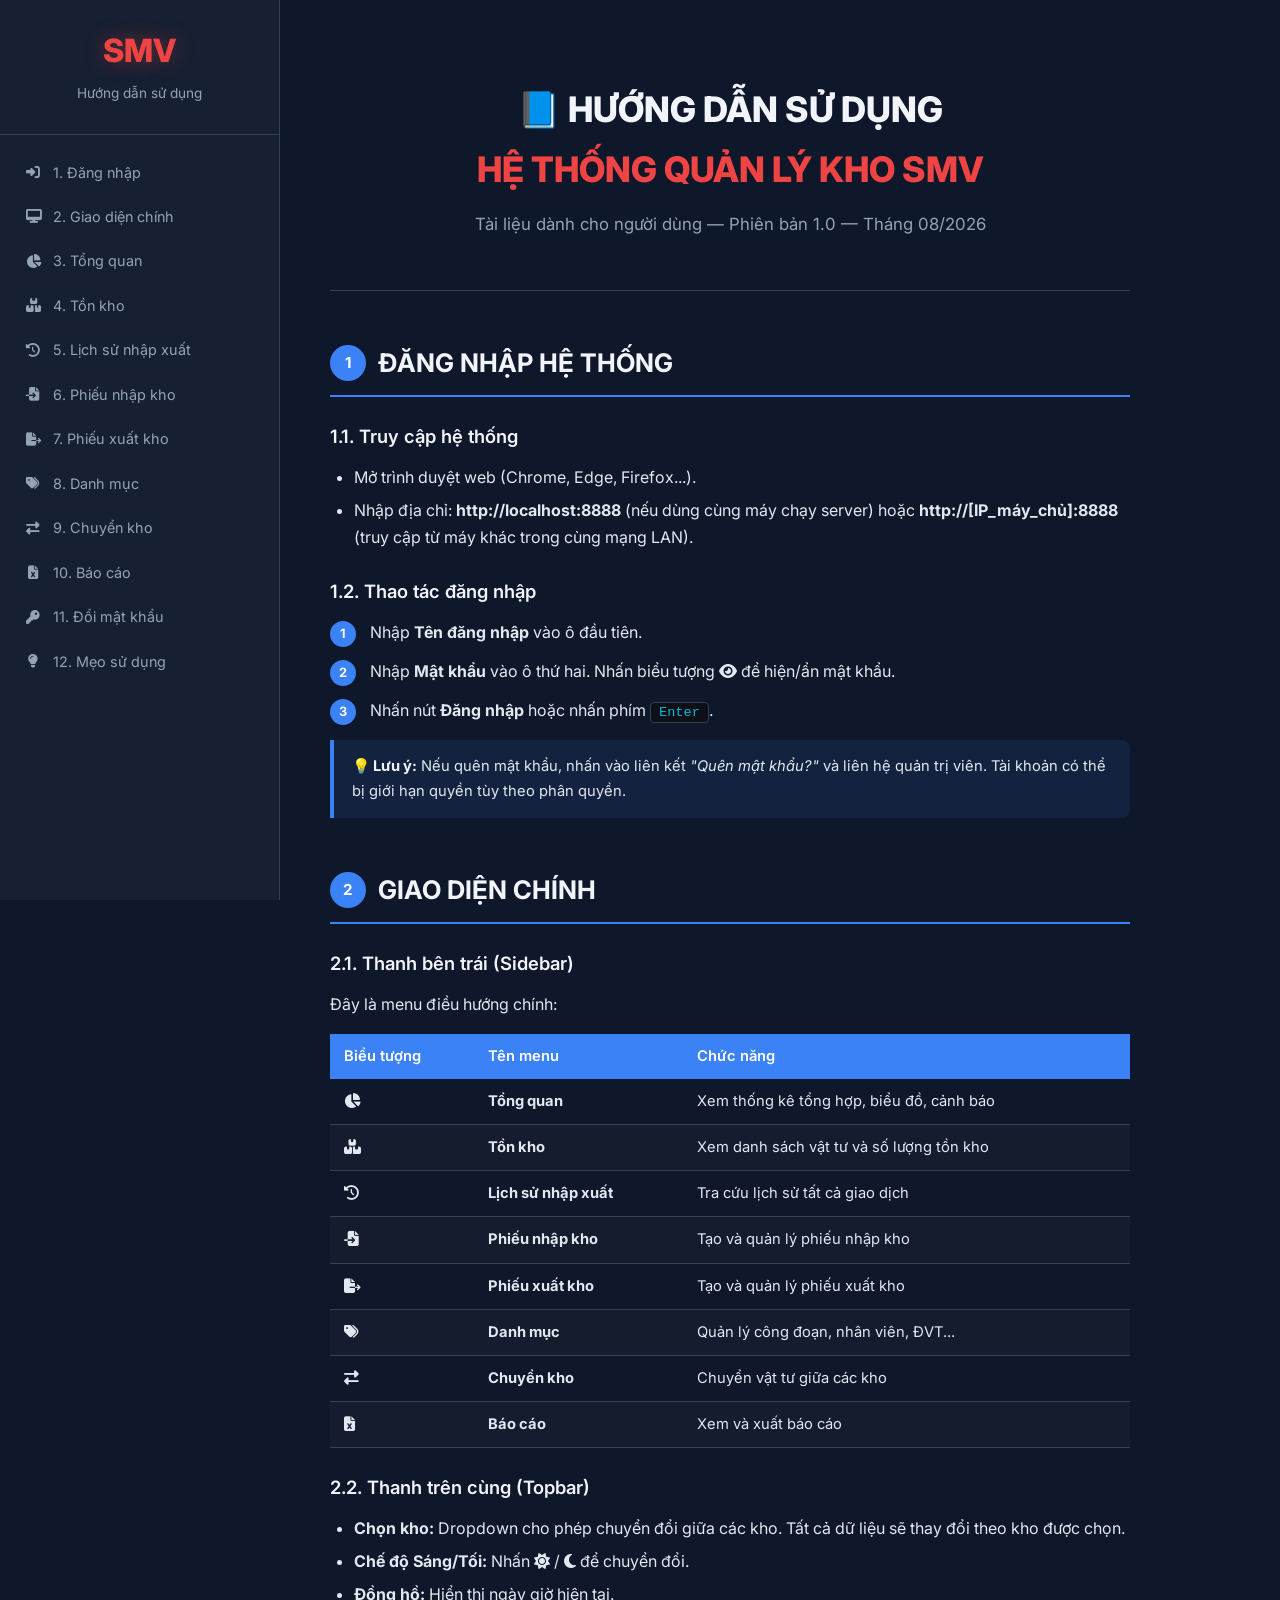
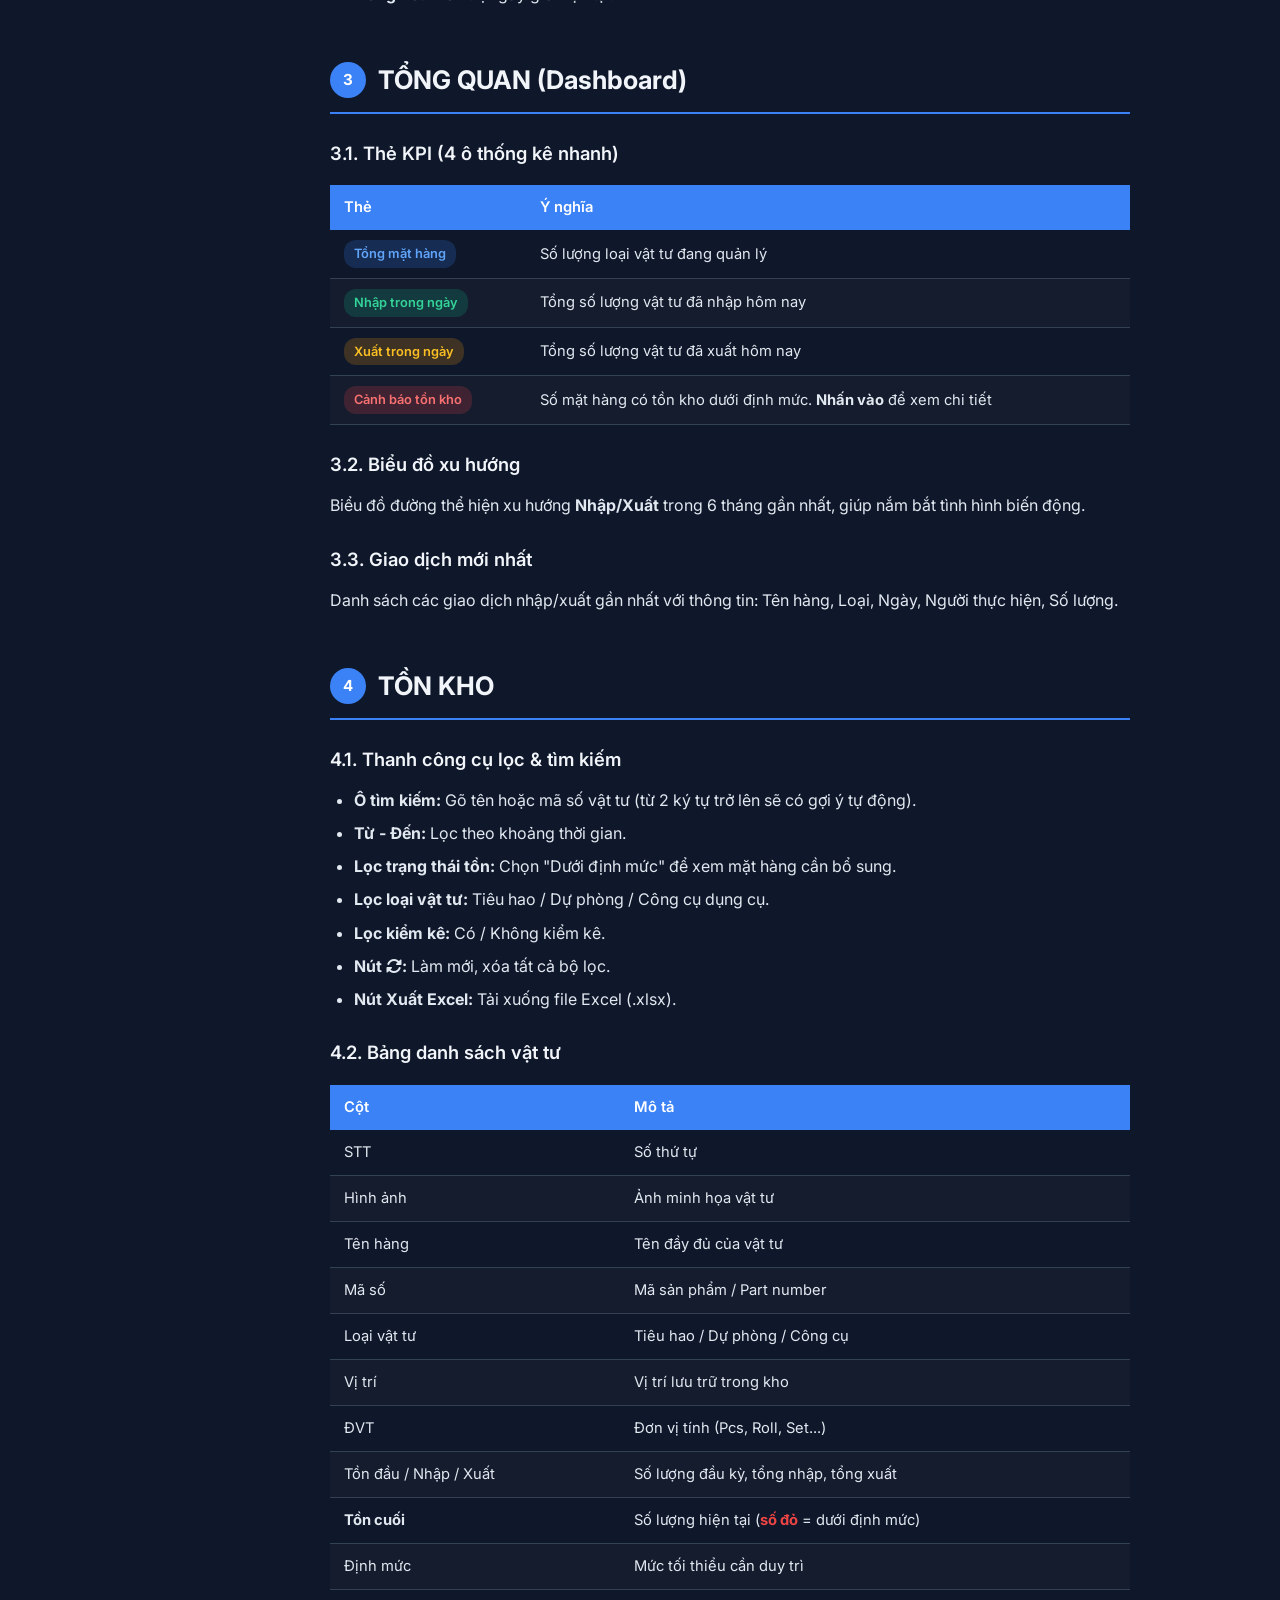
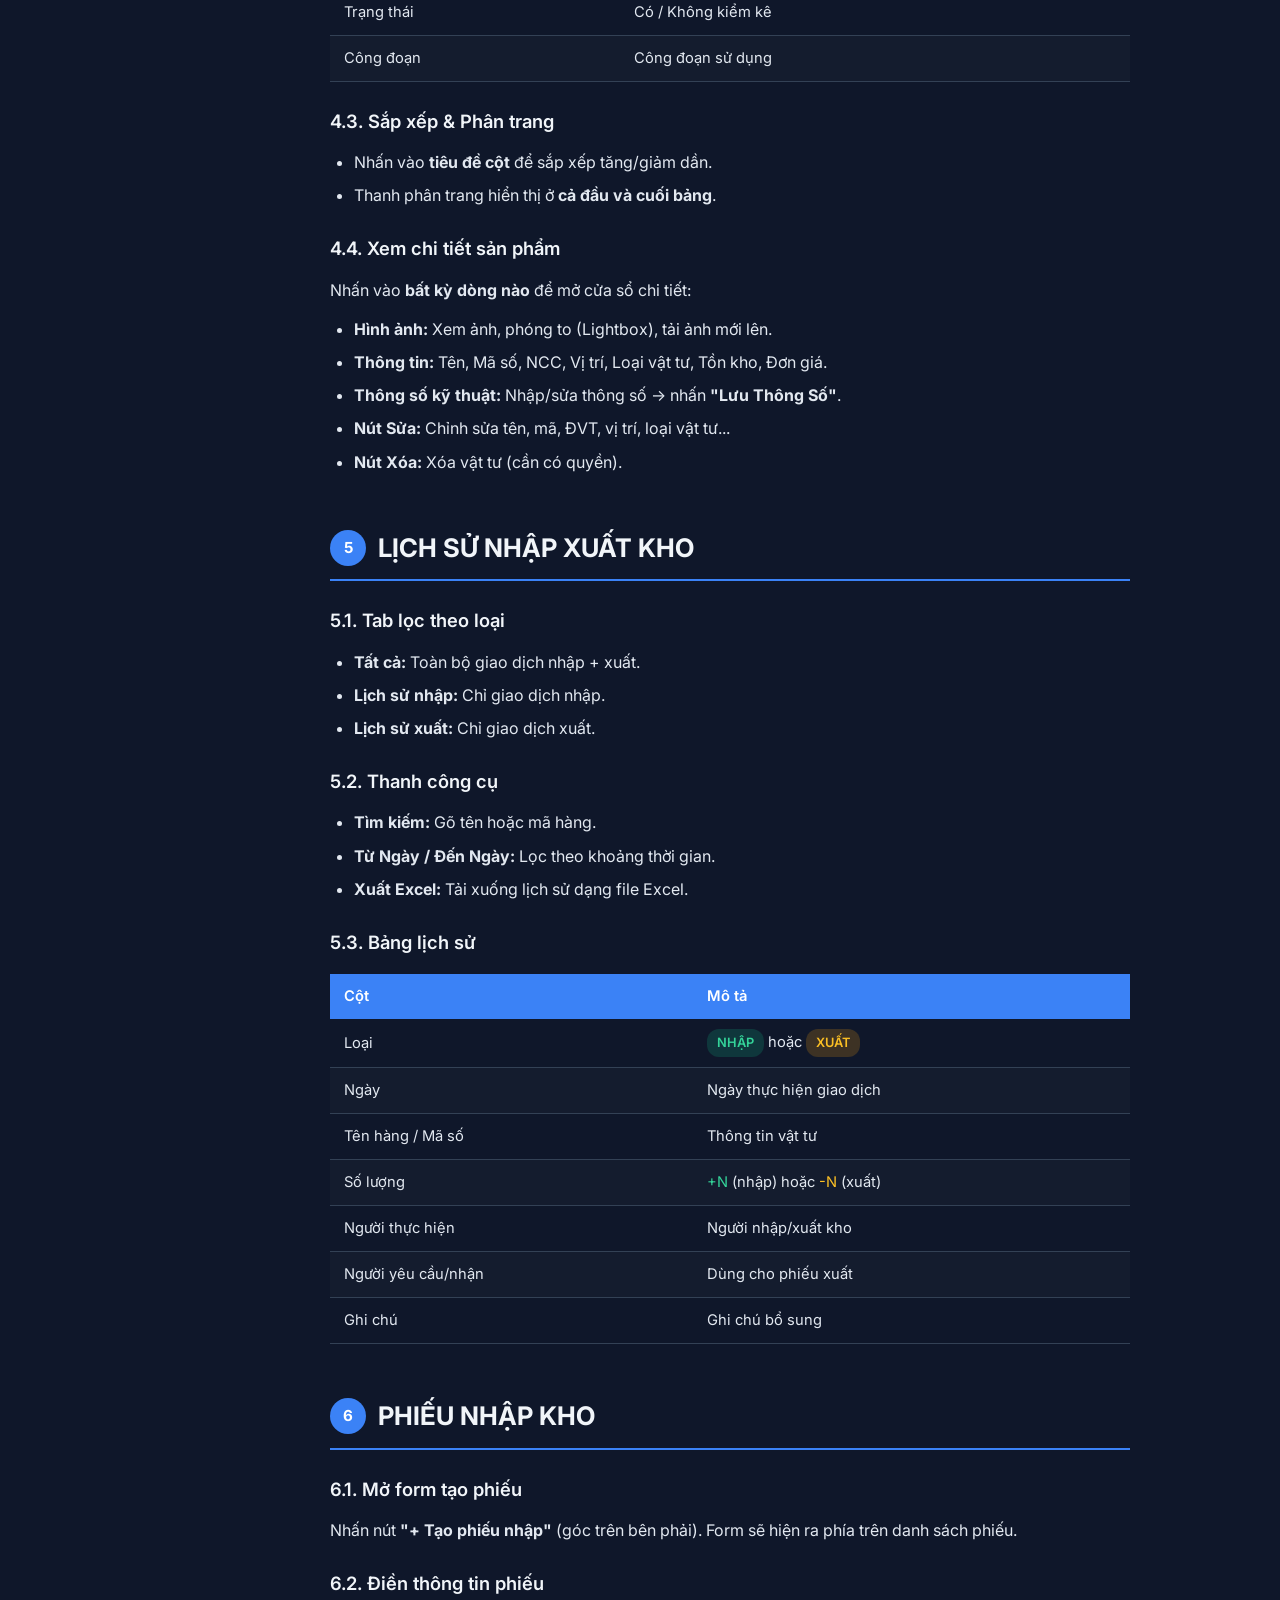
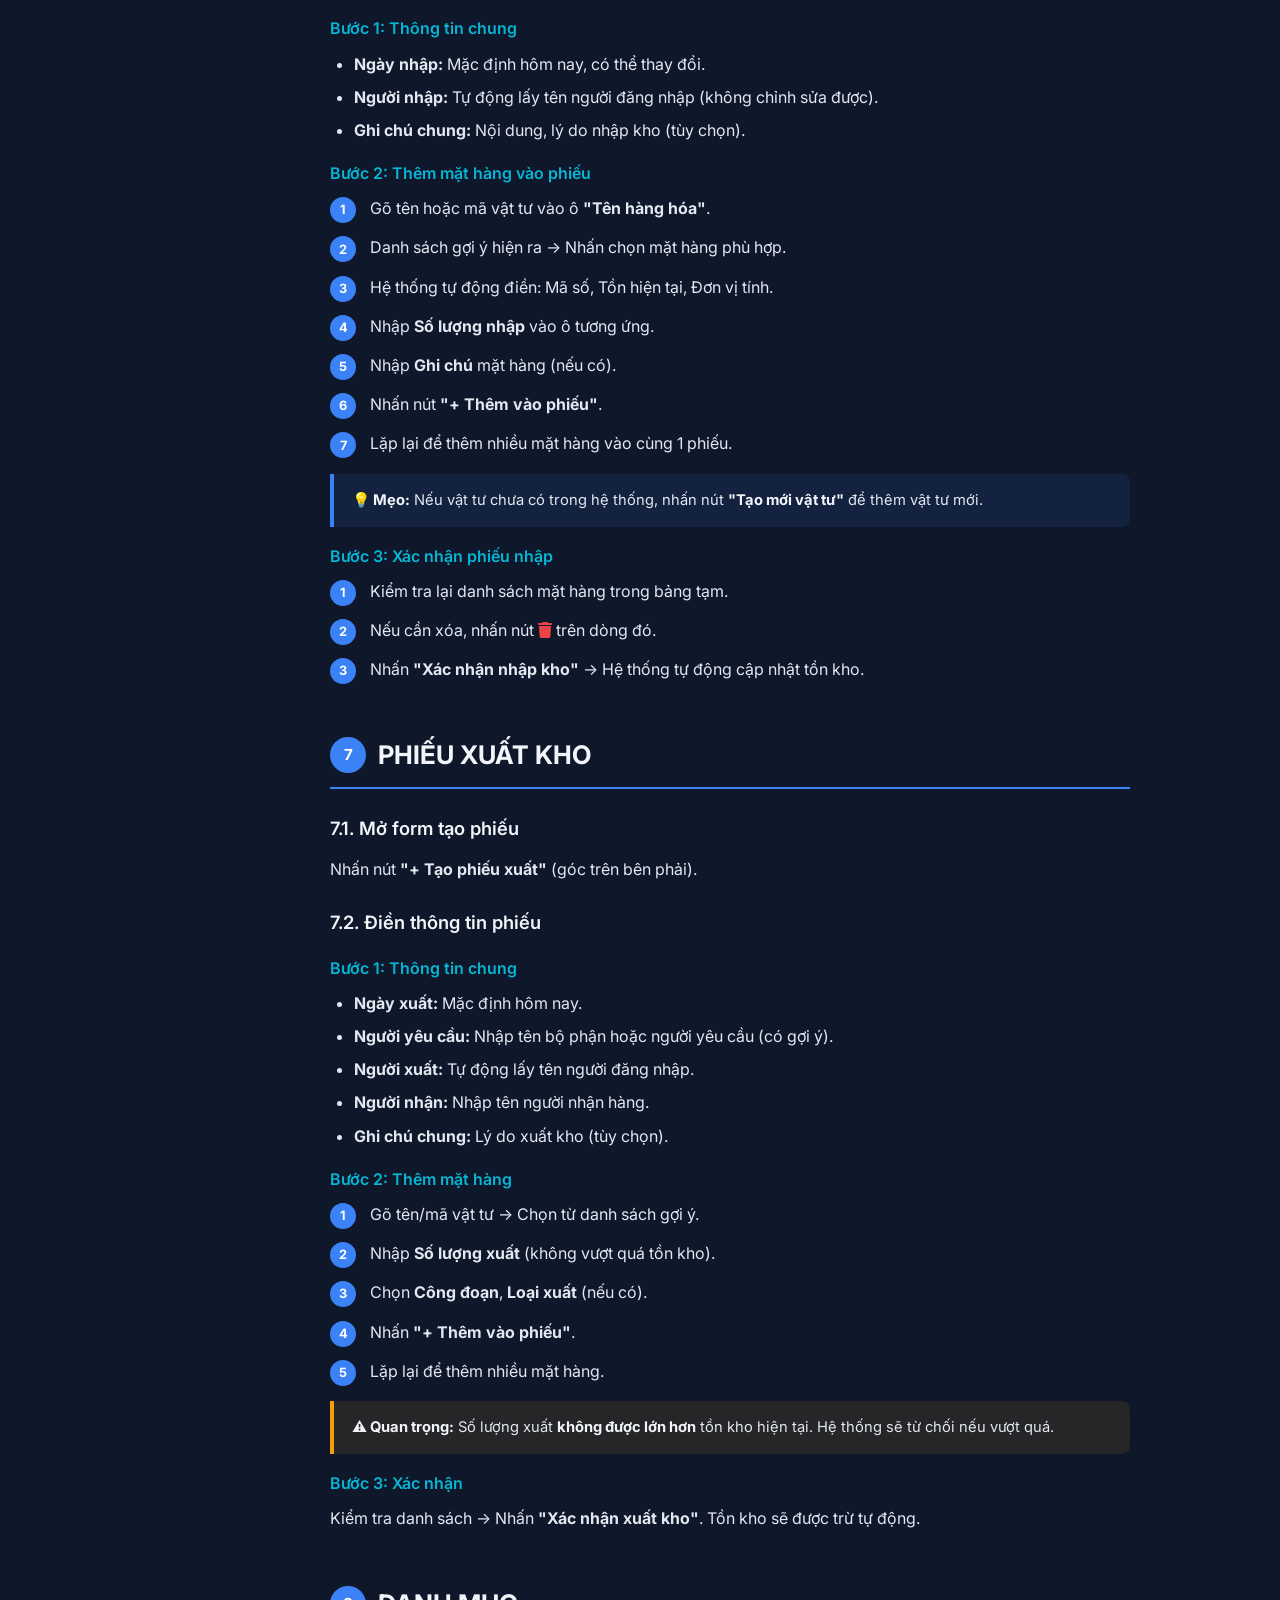
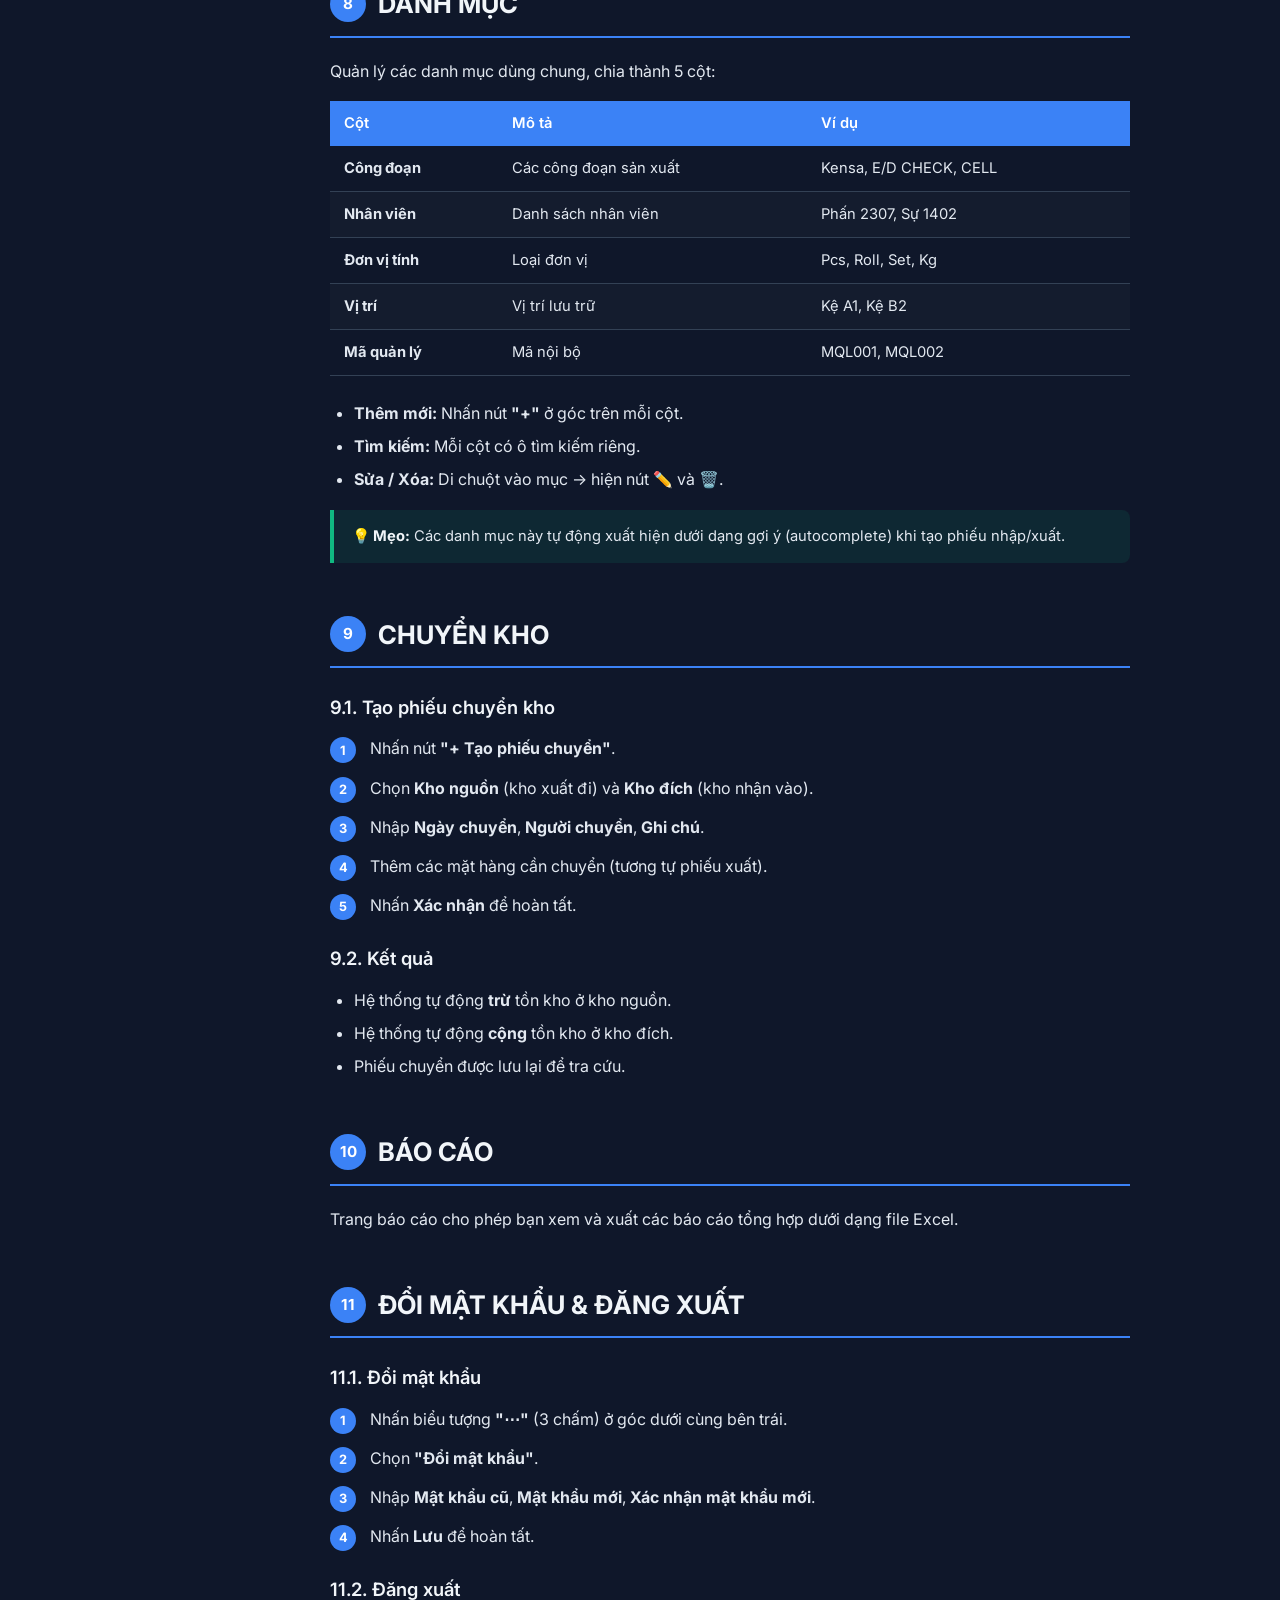
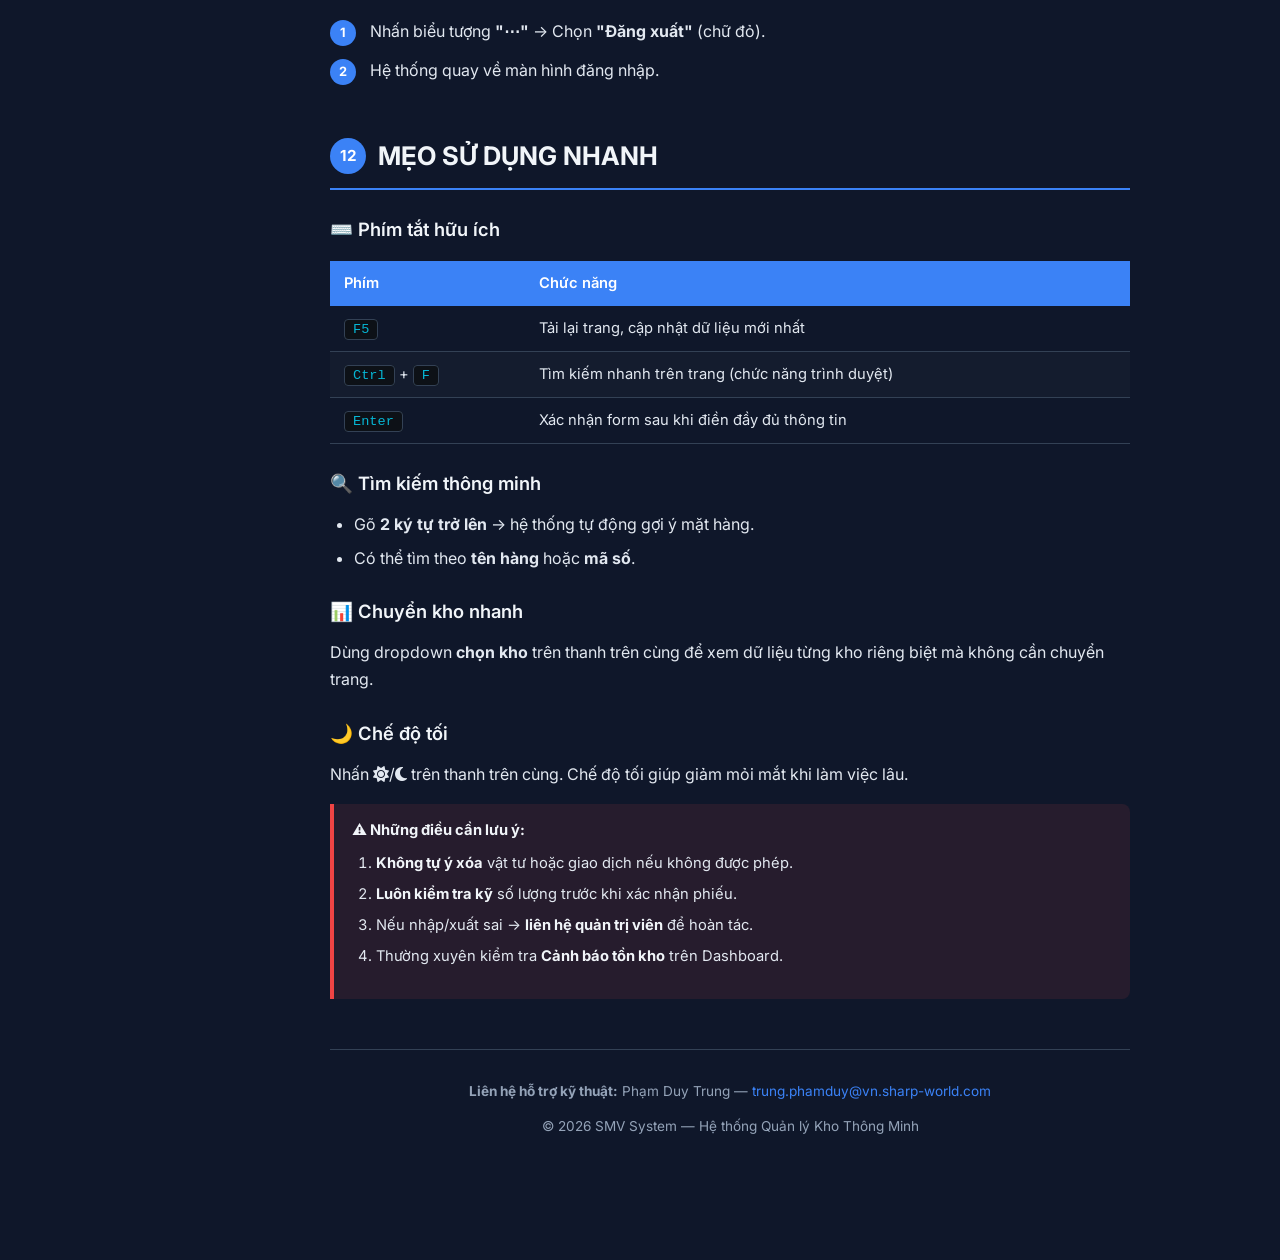
==== HUONG_DAN_SU_DUNG.html @ faf40d3c "Them tai lieu huong dan su dung va tich hop vao menu" ====
<!DOCTYPE html>
<html lang="vi">
<head>
    <meta charset="UTF-8">
    <meta name="viewport" content="width=device-width, initial-scale=1.0">
    <title>Hướng dẫn sử dụng - SMV Quản lý Kho</title>
    <link href="https://fonts.googleapis.com/css2?family=Inter:wght@300;400;500;600;700;800&display=swap" rel="stylesheet">
    <link href="https://cdnjs.cloudflare.com/ajax/libs/font-awesome/6.5.1/css/all.min.css" rel="stylesheet">
    <style>
        :root {
            --bg: #0f172a;
            --bg-card: #1e293b;
            --bg-sidebar: #162032;
            --text: #e2e8f0;
            --text-muted: #94a3b8;
            --text-heading: #f1f5f9;
            --primary: #3b82f6;
            --primary-light: rgba(59,130,246,0.15);
            --accent: #ef4444;
            --success: #10b981;
            --warning: #f59e0b;
            --info: #06b6d4;
            --border: #334155;
            --code-bg: #0d1117;
        }

        * { margin: 0; padding: 0; box-sizing: border-box; }

        body {
            font-family: 'Inter', -apple-system, sans-serif;
            background: var(--bg);
            color: var(--text);
            line-height: 1.7;
            display: flex;
            min-height: 100vh;
        }

        /* Sidebar TOC */
        .sidebar {
            width: 280px;
            background: var(--bg-sidebar);
            border-right: 1px solid var(--border);
            position: fixed;
            top: 0;
            left: 0;
            height: 100vh;
            overflow-y: auto;
            z-index: 100;
            transition: transform 0.3s;
        }

        .sidebar-header {
            padding: 24px 20px 16px;
            border-bottom: 1px solid var(--border);
            text-align: center;
        }

        .sidebar-header .logo {
            font-size: 2rem;
            font-weight: 800;
            color: var(--accent);
            text-shadow: 0 0 20px rgba(239,68,68,0.4);
        }

        .sidebar-header p {
            color: var(--text-muted);
            font-size: 0.85rem;
            margin-top: 4px;
        }

        .toc { padding: 16px 0; }

        .toc a {
            display: flex;
            align-items: center;
            gap: 10px;
            padding: 10px 20px;
            color: var(--text-muted);
            text-decoration: none;
            font-size: 0.9rem;
            transition: all 0.2s;
            border-left: 3px solid transparent;
        }

        .toc a:hover, .toc a.active {
            color: var(--primary);
            background: var(--primary-light);
            border-left-color: var(--primary);
        }

        .toc a i { width: 20px; text-align: center; font-size: 0.85rem; }

        /* Main content */
        .main {
            margin-left: 280px;
            flex: 1;
            max-width: 900px;
            padding: 40px 50px 80px;
        }

        /* Header */
        .page-header {
            text-align: center;
            margin-bottom: 50px;
            padding: 40px 0;
            border-bottom: 1px solid var(--border);
        }

        .page-header h1 {
            font-size: 2.2rem;
            font-weight: 800;
            color: var(--text-heading);
            margin-bottom: 10px;
        }

        .page-header h1 span { color: var(--accent); }

        .page-header .subtitle {
            color: var(--text-muted);
            font-size: 1.05rem;
        }

        /* Sections */
        .section {
            margin-bottom: 50px;
            scroll-margin-top: 30px;
        }

        .section h2 {
            font-size: 1.6rem;
            font-weight: 700;
            color: var(--text-heading);
            margin-bottom: 20px;
            padding-bottom: 10px;
            border-bottom: 2px solid var(--primary);
            display: flex;
            align-items: center;
            gap: 12px;
        }

        .section h2 .num {
            background: var(--primary);
            color: #fff;
            width: 36px;
            height: 36px;
            border-radius: 50%;
            display: flex;
            align-items: center;
            justify-content: center;
            font-size: 0.95rem;
            flex-shrink: 0;
        }

        h3 {
            font-size: 1.15rem;
            font-weight: 600;
            color: var(--text-heading);
            margin: 24px 0 12px;
        }

        h4 {
            font-size: 1rem;
            font-weight: 600;
            color: var(--info);
            margin: 16px 0 8px;
        }

        p { margin-bottom: 12px; }

        /* Tables */
        table {
            width: 100%;
            border-collapse: collapse;
            margin: 16px 0 24px;
            font-size: 0.92rem;
        }

        th {
            background: var(--primary);
            color: #fff;
            padding: 10px 14px;
            text-align: left;
            font-weight: 600;
        }

        td {
            padding: 10px 14px;
            border-bottom: 1px solid var(--border);
        }

        tr:nth-child(even) td { background: rgba(255,255,255,0.02); }
        tr:hover td { background: var(--primary-light); }

        /* Lists */
        ul, ol {
            margin: 8px 0 16px 24px;
        }

        li { margin-bottom: 6px; }

        /* Note boxes */
        .note {
            background: rgba(59,130,246,0.1);
            border-left: 4px solid var(--primary);
            padding: 14px 18px;
            border-radius: 0 8px 8px 0;
            margin: 16px 0;
            font-size: 0.92rem;
        }

        .note.warning {
            background: rgba(245,158,11,0.1);
            border-left-color: var(--warning);
        }

        .note.danger {
            background: rgba(239,68,68,0.1);
            border-left-color: var(--accent);
        }

        .note.success {
            background: rgba(16,185,129,0.1);
            border-left-color: var(--success);
        }

        .note strong { color: var(--text-heading); }

        /* Steps */
        .steps {
            counter-reset: step;
            list-style: none;
            margin-left: 0;
            padding-left: 0;
        }

        .steps li {
            counter-increment: step;
            position: relative;
            padding-left: 40px;
            margin-bottom: 12px;
        }

        .steps li::before {
            content: counter(step);
            position: absolute;
            left: 0;
            top: 2px;
            width: 26px;
            height: 26px;
            background: var(--primary);
            color: #fff;
            border-radius: 50%;
            display: flex;
            align-items: center;
            justify-content: center;
            font-size: 0.8rem;
            font-weight: 700;
        }

        /* Keyboard shortcuts */
        kbd {
            background: var(--code-bg);
            border: 1px solid var(--border);
            border-radius: 4px;
            padding: 2px 8px;
            font-size: 0.85rem;
            font-family: monospace;
            color: var(--info);
        }

        /* Badge */
        .badge {
            display: inline-block;
            padding: 3px 10px;
            border-radius: 12px;
            font-size: 0.8rem;
            font-weight: 600;
        }
        .badge-green { background: rgba(16,185,129,0.2); color: #34d399; }
        .badge-orange { background: rgba(245,158,11,0.2); color: #fbbf24; }
        .badge-blue { background: rgba(59,130,246,0.2); color: #60a5fa; }
        .badge-red { background: rgba(239,68,68,0.2); color: #f87171; }

        /* Footer */
        .footer {
            text-align: center;
            padding: 30px 0;
            border-top: 1px solid var(--border);
            margin-top: 50px;
            color: var(--text-muted);
            font-size: 0.85rem;
        }

        .footer a { color: var(--primary); text-decoration: none; }

        /* Mobile toggle */
        .mobile-toggle {
            display: none;
            position: fixed;
            top: 15px;
            left: 15px;
            z-index: 200;
            background: var(--primary);
            color: #fff;
            border: none;
            width: 40px;
            height: 40px;
            border-radius: 8px;
            font-size: 1.2rem;
            cursor: pointer;
        }

        /* Print */
        @media print {
            .sidebar, .mobile-toggle { display: none !important; }
            .main { margin-left: 0; max-width: 100%; padding: 20px; }
            body { background: #fff; color: #000; }
            .section h2 { color: #000; border-bottom-color: #333; }
            h3, h4 { color: #333; }
            th { background: #333; }
            td { border-color: #ccc; }
            .note { border-color: #999; background: #f5f5f5; }
        }

        @media (max-width: 768px) {
            .sidebar { transform: translateX(-100%); }
            .sidebar.open { transform: translateX(0); }
            .mobile-toggle { display: flex; align-items: center; justify-content: center; }
            .main { margin-left: 0; padding: 20px 20px 60px; }
            .page-header h1 { font-size: 1.5rem; }
            table { font-size: 0.82rem; }
            th, td { padding: 8px 10px; }
        }

        /* Scroll to top */
        .scroll-top {
            position: fixed;
            bottom: 30px;
            right: 30px;
            width: 44px;
            height: 44px;
            background: var(--primary);
            color: #fff;
            border: none;
            border-radius: 50%;
            font-size: 1.1rem;
            cursor: pointer;
            opacity: 0;
            transition: opacity 0.3s;
            z-index: 99;
            box-shadow: 0 4px 15px rgba(59,130,246,0.4);
        }
        .scroll-top.show { opacity: 1; }
    </style>
</head>
<body>

<!-- Mobile menu button -->
<button class="mobile-toggle" onclick="document.querySelector('.sidebar').classList.toggle('open')">
    <i class="fas fa-bars"></i>
</button>

<!-- Sidebar TOC -->
<aside class="sidebar">
    <div class="sidebar-header">
        <div class="logo">SMV</div>
        <p>Hướng dẫn sử dụng</p>
    </div>
    <nav class="toc">
        <a href="#sec1"><i class="fas fa-sign-in-alt"></i> 1. Đăng nhập</a>
        <a href="#sec2"><i class="fas fa-desktop"></i> 2. Giao diện chính</a>
        <a href="#sec3"><i class="fas fa-chart-pie"></i> 3. Tổng quan</a>
        <a href="#sec4"><i class="fas fa-boxes-stacked"></i> 4. Tồn kho</a>
        <a href="#sec5"><i class="fas fa-history"></i> 5. Lịch sử nhập xuất</a>
        <a href="#sec6"><i class="fas fa-file-import"></i> 6. Phiếu nhập kho</a>
        <a href="#sec7"><i class="fas fa-file-export"></i> 7. Phiếu xuất kho</a>
        <a href="#sec8"><i class="fas fa-tags"></i> 8. Danh mục</a>
        <a href="#sec9"><i class="fas fa-exchange-alt"></i> 9. Chuyển kho</a>
        <a href="#sec10"><i class="fas fa-file-excel"></i> 10. Báo cáo</a>
        <a href="#sec11"><i class="fas fa-key"></i> 11. Đổi mật khẩu</a>
        <a href="#sec12"><i class="fas fa-lightbulb"></i> 12. Mẹo sử dụng</a>
    </nav>
</aside>

<!-- Main Content -->
<div class="main">

    <div class="page-header">
        <h1>📘 HƯỚNG DẪN SỬ DỤNG<br><span>HỆ THỐNG QUẢN LÝ KHO SMV</span></h1>
        <p class="subtitle">Tài liệu dành cho người dùng — Phiên bản 1.0 — Tháng 08/2026</p>
    </div>

    <!-- SECTION 1 -->
    <div class="section" id="sec1">
        <h2><span class="num">1</span> ĐĂNG NHẬP HỆ THỐNG</h2>

        <h3>1.1. Truy cập hệ thống</h3>
        <ul>
            <li>Mở trình duyệt web (Chrome, Edge, Firefox...).</li>
            <li>Nhập địa chỉ: <strong>http://localhost:8888</strong> (nếu dùng cùng máy chạy server) hoặc <strong>http://[IP_máy_chủ]:8888</strong> (truy cập từ máy khác trong cùng mạng LAN).</li>
        </ul>

        <h3>1.2. Thao tác đăng nhập</h3>
        <ol class="steps">
            <li>Nhập <strong>Tên đăng nhập</strong> vào ô đầu tiên.</li>
            <li>Nhập <strong>Mật khẩu</strong> vào ô thứ hai. Nhấn biểu tượng <i class="fas fa-eye"></i> để hiện/ẩn mật khẩu.</li>
            <li>Nhấn nút <strong>Đăng nhập</strong> hoặc nhấn phím <kbd>Enter</kbd>.</li>
        </ol>

        <div class="note">
            <strong>💡 Lưu ý:</strong> Nếu quên mật khẩu, nhấn vào liên kết <em>"Quên mật khẩu?"</em> và liên hệ quản trị viên. Tài khoản có thể bị giới hạn quyền tùy theo phân quyền.
        </div>
    </div>

    <!-- SECTION 2 -->
    <div class="section" id="sec2">
        <h2><span class="num">2</span> GIAO DIỆN CHÍNH</h2>

        <h3>2.1. Thanh bên trái (Sidebar)</h3>
        <p>Đây là menu điều hướng chính:</p>
        <table>
            <thead><tr><th>Biểu tượng</th><th>Tên menu</th><th>Chức năng</th></tr></thead>
            <tbody>
                <tr><td><i class="fas fa-chart-pie"></i></td><td><strong>Tổng quan</strong></td><td>Xem thống kê tổng hợp, biểu đồ, cảnh báo</td></tr>
                <tr><td><i class="fas fa-boxes-stacked"></i></td><td><strong>Tồn kho</strong></td><td>Xem danh sách vật tư và số lượng tồn kho</td></tr>
                <tr><td><i class="fas fa-history"></i></td><td><strong>Lịch sử nhập xuất</strong></td><td>Tra cứu lịch sử tất cả giao dịch</td></tr>
                <tr><td><i class="fas fa-file-import"></i></td><td><strong>Phiếu nhập kho</strong></td><td>Tạo và quản lý phiếu nhập kho</td></tr>
                <tr><td><i class="fas fa-file-export"></i></td><td><strong>Phiếu xuất kho</strong></td><td>Tạo và quản lý phiếu xuất kho</td></tr>
                <tr><td><i class="fas fa-tags"></i></td><td><strong>Danh mục</strong></td><td>Quản lý công đoạn, nhân viên, ĐVT...</td></tr>
                <tr><td><i class="fas fa-exchange-alt"></i></td><td><strong>Chuyển kho</strong></td><td>Chuyển vật tư giữa các kho</td></tr>
                <tr><td><i class="fas fa-file-excel"></i></td><td><strong>Báo cáo</strong></td><td>Xem và xuất báo cáo</td></tr>
            </tbody>
        </table>

        <h3>2.2. Thanh trên cùng (Topbar)</h3>
        <ul>
            <li><strong>Chọn kho:</strong> Dropdown cho phép chuyển đổi giữa các kho. Tất cả dữ liệu sẽ thay đổi theo kho được chọn.</li>
            <li><strong>Chế độ Sáng/Tối:</strong> Nhấn <i class="fas fa-sun"></i> / <i class="fas fa-moon"></i> để chuyển đổi.</li>
            <li><strong>Đồng hồ:</strong> Hiển thị ngày giờ hiện tại.</li>
        </ul>
    </div>

    <!-- SECTION 3 -->
    <div class="section" id="sec3">
        <h2><span class="num">3</span> TỔNG QUAN (Dashboard)</h2>

        <h3>3.1. Thẻ KPI (4 ô thống kê nhanh)</h3>
        <table>
            <thead><tr><th>Thẻ</th><th>Ý nghĩa</th></tr></thead>
            <tbody>
                <tr><td><span class="badge badge-blue">Tổng mặt hàng</span></td><td>Số lượng loại vật tư đang quản lý</td></tr>
                <tr><td><span class="badge badge-green">Nhập trong ngày</span></td><td>Tổng số lượng vật tư đã nhập hôm nay</td></tr>
                <tr><td><span class="badge badge-orange">Xuất trong ngày</span></td><td>Tổng số lượng vật tư đã xuất hôm nay</td></tr>
                <tr><td><span class="badge badge-red">Cảnh báo tồn kho</span></td><td>Số mặt hàng có tồn kho dưới định mức. <strong>Nhấn vào</strong> để xem chi tiết</td></tr>
            </tbody>
        </table>

        <h3>3.2. Biểu đồ xu hướng</h3>
        <p>Biểu đồ đường thể hiện xu hướng <strong>Nhập/Xuất</strong> trong 6 tháng gần nhất, giúp nắm bắt tình hình biến động.</p>

        <h3>3.3. Giao dịch mới nhất</h3>
        <p>Danh sách các giao dịch nhập/xuất gần nhất với thông tin: Tên hàng, Loại, Ngày, Người thực hiện, Số lượng.</p>
    </div>

    <!-- SECTION 4 -->
    <div class="section" id="sec4">
        <h2><span class="num">4</span> TỒN KHO</h2>

        <h3>4.1. Thanh công cụ lọc & tìm kiếm</h3>
        <ul>
            <li><strong>Ô tìm kiếm:</strong> Gõ tên hoặc mã số vật tư (từ 2 ký tự trở lên sẽ có gợi ý tự động).</li>
            <li><strong>Từ - Đến:</strong> Lọc theo khoảng thời gian.</li>
            <li><strong>Lọc trạng thái tồn:</strong> Chọn "Dưới định mức" để xem mặt hàng cần bổ sung.</li>
            <li><strong>Lọc loại vật tư:</strong> Tiêu hao / Dự phòng / Công cụ dụng cụ.</li>
            <li><strong>Lọc kiểm kê:</strong> Có / Không kiểm kê.</li>
            <li><strong>Nút <i class="fas fa-sync-alt"></i>:</strong> Làm mới, xóa tất cả bộ lọc.</li>
            <li><strong>Nút Xuất Excel:</strong> Tải xuống file Excel (.xlsx).</li>
        </ul>

        <h3>4.2. Bảng danh sách vật tư</h3>
        <table>
            <thead><tr><th>Cột</th><th>Mô tả</th></tr></thead>
            <tbody>
                <tr><td>STT</td><td>Số thứ tự</td></tr>
                <tr><td>Hình ảnh</td><td>Ảnh minh họa vật tư</td></tr>
                <tr><td>Tên hàng</td><td>Tên đầy đủ của vật tư</td></tr>
                <tr><td>Mã số</td><td>Mã sản phẩm / Part number</td></tr>
                <tr><td>Loại vật tư</td><td>Tiêu hao / Dự phòng / Công cụ</td></tr>
                <tr><td>Vị trí</td><td>Vị trí lưu trữ trong kho</td></tr>
                <tr><td>ĐVT</td><td>Đơn vị tính (Pcs, Roll, Set...)</td></tr>
                <tr><td>Tồn đầu / Nhập / Xuất</td><td>Số lượng đầu kỳ, tổng nhập, tổng xuất</td></tr>
                <tr><td><strong>Tồn cuối</strong></td><td>Số lượng hiện tại (<strong style="color:#ef4444;">số đỏ</strong> = dưới định mức)</td></tr>
                <tr><td>Định mức</td><td>Mức tối thiểu cần duy trì</td></tr>
                <tr><td>Trạng thái</td><td>Có / Không kiểm kê</td></tr>
                <tr><td>Công đoạn</td><td>Công đoạn sử dụng</td></tr>
            </tbody>
        </table>

        <h3>4.3. Sắp xếp & Phân trang</h3>
        <ul>
            <li>Nhấn vào <strong>tiêu đề cột</strong> để sắp xếp tăng/giảm dần.</li>
            <li>Thanh phân trang hiển thị ở <strong>cả đầu và cuối bảng</strong>.</li>
        </ul>

        <h3>4.4. Xem chi tiết sản phẩm</h3>
        <p>Nhấn vào <strong>bất kỳ dòng nào</strong> để mở cửa sổ chi tiết:</p>
        <ul>
            <li><strong>Hình ảnh:</strong> Xem ảnh, phóng to (Lightbox), tải ảnh mới lên.</li>
            <li><strong>Thông tin:</strong> Tên, Mã số, NCC, Vị trí, Loại vật tư, Tồn kho, Đơn giá.</li>
            <li><strong>Thông số kỹ thuật:</strong> Nhập/sửa thông số → nhấn <strong>"Lưu Thông Số"</strong>.</li>
            <li><strong>Nút Sửa:</strong> Chỉnh sửa tên, mã, ĐVT, vị trí, loại vật tư...</li>
            <li><strong>Nút Xóa:</strong> Xóa vật tư (cần có quyền).</li>
        </ul>
    </div>

    <!-- SECTION 5 -->
    <div class="section" id="sec5">
        <h2><span class="num">5</span> LỊCH SỬ NHẬP XUẤT KHO</h2>

        <h3>5.1. Tab lọc theo loại</h3>
        <ul>
            <li><strong>Tất cả:</strong> Toàn bộ giao dịch nhập + xuất.</li>
            <li><strong>Lịch sử nhập:</strong> Chỉ giao dịch nhập.</li>
            <li><strong>Lịch sử xuất:</strong> Chỉ giao dịch xuất.</li>
        </ul>

        <h3>5.2. Thanh công cụ</h3>
        <ul>
            <li><strong>Tìm kiếm:</strong> Gõ tên hoặc mã hàng.</li>
            <li><strong>Từ Ngày / Đến Ngày:</strong> Lọc theo khoảng thời gian.</li>
            <li><strong>Xuất Excel:</strong> Tải xuống lịch sử dạng file Excel.</li>
        </ul>

        <h3>5.3. Bảng lịch sử</h3>
        <table>
            <thead><tr><th>Cột</th><th>Mô tả</th></tr></thead>
            <tbody>
                <tr><td>Loại</td><td><span class="badge badge-green">NHẬP</span> hoặc <span class="badge badge-orange">XUẤT</span></td></tr>
                <tr><td>Ngày</td><td>Ngày thực hiện giao dịch</td></tr>
                <tr><td>Tên hàng / Mã số</td><td>Thông tin vật tư</td></tr>
                <tr><td>Số lượng</td><td><span style="color:#34d399;">+N</span> (nhập) hoặc <span style="color:#fbbf24;">-N</span> (xuất)</td></tr>
                <tr><td>Người thực hiện</td><td>Người nhập/xuất kho</td></tr>
                <tr><td>Người yêu cầu/nhận</td><td>Dùng cho phiếu xuất</td></tr>
                <tr><td>Ghi chú</td><td>Ghi chú bổ sung</td></tr>
            </tbody>
        </table>
    </div>

    <!-- SECTION 6 -->
    <div class="section" id="sec6">
        <h2><span class="num">6</span> PHIẾU NHẬP KHO</h2>

        <h3>6.1. Mở form tạo phiếu</h3>
        <p>Nhấn nút <strong>"+ Tạo phiếu nhập"</strong> (góc trên bên phải). Form sẽ hiện ra phía trên danh sách phiếu.</p>

        <h3>6.2. Điền thông tin phiếu</h3>

        <h4>Bước 1: Thông tin chung</h4>
        <ul>
            <li><strong>Ngày nhập:</strong> Mặc định hôm nay, có thể thay đổi.</li>
            <li><strong>Người nhập:</strong> Tự động lấy tên người đăng nhập (không chỉnh sửa được).</li>
            <li><strong>Ghi chú chung:</strong> Nội dung, lý do nhập kho (tùy chọn).</li>
        </ul>

        <h4>Bước 2: Thêm mặt hàng vào phiếu</h4>
        <ol class="steps">
            <li>Gõ tên hoặc mã vật tư vào ô <strong>"Tên hàng hóa"</strong>.</li>
            <li>Danh sách gợi ý hiện ra → Nhấn chọn mặt hàng phù hợp.</li>
            <li>Hệ thống tự động điền: Mã số, Tồn hiện tại, Đơn vị tính.</li>
            <li>Nhập <strong>Số lượng nhập</strong> vào ô tương ứng.</li>
            <li>Nhập <strong>Ghi chú</strong> mặt hàng (nếu có).</li>
            <li>Nhấn nút <strong>"+ Thêm vào phiếu"</strong>.</li>
            <li>Lặp lại để thêm nhiều mặt hàng vào cùng 1 phiếu.</li>
        </ol>

        <div class="note">
            <strong>💡 Mẹo:</strong> Nếu vật tư chưa có trong hệ thống, nhấn nút <strong>"Tạo mới vật tư"</strong> để thêm vật tư mới.
        </div>

        <h4>Bước 3: Xác nhận phiếu nhập</h4>
        <ol class="steps">
            <li>Kiểm tra lại danh sách mặt hàng trong bảng tạm.</li>
            <li>Nếu cần xóa, nhấn nút <i class="fas fa-trash" style="color:#ef4444;"></i> trên dòng đó.</li>
            <li>Nhấn <strong>"Xác nhận nhập kho"</strong> → Hệ thống tự động cập nhật tồn kho.</li>
        </ol>
    </div>

    <!-- SECTION 7 -->
    <div class="section" id="sec7">
        <h2><span class="num">7</span> PHIẾU XUẤT KHO</h2>

        <h3>7.1. Mở form tạo phiếu</h3>
        <p>Nhấn nút <strong>"+ Tạo phiếu xuất"</strong> (góc trên bên phải).</p>

        <h3>7.2. Điền thông tin phiếu</h3>

        <h4>Bước 1: Thông tin chung</h4>
        <ul>
            <li><strong>Ngày xuất:</strong> Mặc định hôm nay.</li>
            <li><strong>Người yêu cầu:</strong> Nhập tên bộ phận hoặc người yêu cầu (có gợi ý).</li>
            <li><strong>Người xuất:</strong> Tự động lấy tên người đăng nhập.</li>
            <li><strong>Người nhận:</strong> Nhập tên người nhận hàng.</li>
            <li><strong>Ghi chú chung:</strong> Lý do xuất kho (tùy chọn).</li>
        </ul>

        <h4>Bước 2: Thêm mặt hàng</h4>
        <ol class="steps">
            <li>Gõ tên/mã vật tư → Chọn từ danh sách gợi ý.</li>
            <li>Nhập <strong>Số lượng xuất</strong> (không vượt quá tồn kho).</li>
            <li>Chọn <strong>Công đoạn</strong>, <strong>Loại xuất</strong> (nếu có).</li>
            <li>Nhấn <strong>"+ Thêm vào phiếu"</strong>.</li>
            <li>Lặp lại để thêm nhiều mặt hàng.</li>
        </ol>

        <div class="note warning">
            <strong>⚠️ Quan trọng:</strong> Số lượng xuất <strong>không được lớn hơn</strong> tồn kho hiện tại. Hệ thống sẽ từ chối nếu vượt quá.
        </div>

        <h4>Bước 3: Xác nhận</h4>
        <p>Kiểm tra danh sách → Nhấn <strong>"Xác nhận xuất kho"</strong>. Tồn kho sẽ được trừ tự động.</p>
    </div>

    <!-- SECTION 8 -->
    <div class="section" id="sec8">
        <h2><span class="num">8</span> DANH MỤC</h2>
        <p>Quản lý các danh mục dùng chung, chia thành 5 cột:</p>
        <table>
            <thead><tr><th>Cột</th><th>Mô tả</th><th>Ví dụ</th></tr></thead>
            <tbody>
                <tr><td><strong>Công đoạn</strong></td><td>Các công đoạn sản xuất</td><td>Kensa, E/D CHECK, CELL</td></tr>
                <tr><td><strong>Nhân viên</strong></td><td>Danh sách nhân viên</td><td>Phấn 2307, Sự 1402</td></tr>
                <tr><td><strong>Đơn vị tính</strong></td><td>Loại đơn vị</td><td>Pcs, Roll, Set, Kg</td></tr>
                <tr><td><strong>Vị trí</strong></td><td>Vị trí lưu trữ</td><td>Kệ A1, Kệ B2</td></tr>
                <tr><td><strong>Mã quản lý</strong></td><td>Mã nội bộ</td><td>MQL001, MQL002</td></tr>
            </tbody>
        </table>
        <ul>
            <li><strong>Thêm mới:</strong> Nhấn nút <strong>"+"</strong> ở góc trên mỗi cột.</li>
            <li><strong>Tìm kiếm:</strong> Mỗi cột có ô tìm kiếm riêng.</li>
            <li><strong>Sửa / Xóa:</strong> Di chuột vào mục → hiện nút ✏️ và 🗑️.</li>
        </ul>

        <div class="note success">
            <strong>💡 Mẹo:</strong> Các danh mục này tự động xuất hiện dưới dạng gợi ý (autocomplete) khi tạo phiếu nhập/xuất.
        </div>
    </div>

    <!-- SECTION 9 -->
    <div class="section" id="sec9">
        <h2><span class="num">9</span> CHUYỂN KHO</h2>

        <h3>9.1. Tạo phiếu chuyển kho</h3>
        <ol class="steps">
            <li>Nhấn nút <strong>"+ Tạo phiếu chuyển"</strong>.</li>
            <li>Chọn <strong>Kho nguồn</strong> (kho xuất đi) và <strong>Kho đích</strong> (kho nhận vào).</li>
            <li>Nhập <strong>Ngày chuyển</strong>, <strong>Người chuyển</strong>, <strong>Ghi chú</strong>.</li>
            <li>Thêm các mặt hàng cần chuyển (tương tự phiếu xuất).</li>
            <li>Nhấn <strong>Xác nhận</strong> để hoàn tất.</li>
        </ol>

        <h3>9.2. Kết quả</h3>
        <ul>
            <li>Hệ thống tự động <strong>trừ</strong> tồn kho ở kho nguồn.</li>
            <li>Hệ thống tự động <strong>cộng</strong> tồn kho ở kho đích.</li>
            <li>Phiếu chuyển được lưu lại để tra cứu.</li>
        </ul>
    </div>

    <!-- SECTION 10 -->
    <div class="section" id="sec10">
        <h2><span class="num">10</span> BÁO CÁO</h2>
        <p>Trang báo cáo cho phép bạn xem và xuất các báo cáo tổng hợp dưới dạng file Excel.</p>
    </div>

    <!-- SECTION 11 -->
    <div class="section" id="sec11">
        <h2><span class="num">11</span> ĐỔI MẬT KHẨU & ĐĂNG XUẤT</h2>

        <h3>11.1. Đổi mật khẩu</h3>
        <ol class="steps">
            <li>Nhấn biểu tượng <strong>"⋯"</strong> (3 chấm) ở góc dưới cùng bên trái.</li>
            <li>Chọn <strong>"Đổi mật khẩu"</strong>.</li>
            <li>Nhập <strong>Mật khẩu cũ</strong>, <strong>Mật khẩu mới</strong>, <strong>Xác nhận mật khẩu mới</strong>.</li>
            <li>Nhấn <strong>Lưu</strong> để hoàn tất.</li>
        </ol>

        <h3>11.2. Đăng xuất</h3>
        <ol class="steps">
            <li>Nhấn biểu tượng <strong>"⋯"</strong> → Chọn <strong>"Đăng xuất"</strong> (chữ đỏ).</li>
            <li>Hệ thống quay về màn hình đăng nhập.</li>
        </ol>
    </div>

    <!-- SECTION 12 -->
    <div class="section" id="sec12">
        <h2><span class="num">12</span> MẸO SỬ DỤNG NHANH</h2>

        <h3>⌨️ Phím tắt hữu ích</h3>
        <table>
            <thead><tr><th>Phím</th><th>Chức năng</th></tr></thead>
            <tbody>
                <tr><td><kbd>F5</kbd></td><td>Tải lại trang, cập nhật dữ liệu mới nhất</td></tr>
                <tr><td><kbd>Ctrl</kbd> + <kbd>F</kbd></td><td>Tìm kiếm nhanh trên trang (chức năng trình duyệt)</td></tr>
                <tr><td><kbd>Enter</kbd></td><td>Xác nhận form sau khi điền đầy đủ thông tin</td></tr>
            </tbody>
        </table>

        <h3>🔍 Tìm kiếm thông minh</h3>
        <ul>
            <li>Gõ <strong>2 ký tự trở lên</strong> → hệ thống tự động gợi ý mặt hàng.</li>
            <li>Có thể tìm theo <strong>tên hàng</strong> hoặc <strong>mã số</strong>.</li>
        </ul>

        <h3>📊 Chuyển kho nhanh</h3>
        <p>Dùng dropdown <strong>chọn kho</strong> trên thanh trên cùng để xem dữ liệu từng kho riêng biệt mà không cần chuyển trang.</p>

        <h3>🌙 Chế độ tối</h3>
        <p>Nhấn <i class="fas fa-sun"></i>/<i class="fas fa-moon"></i> trên thanh trên cùng. Chế độ tối giúp giảm mỏi mắt khi làm việc lâu.</p>

        <div class="note danger">
            <strong>⚠️ Những điều cần lưu ý:</strong>
            <ol style="margin-top: 8px;">
                <li><strong>Không tự ý xóa</strong> vật tư hoặc giao dịch nếu không được phép.</li>
                <li><strong>Luôn kiểm tra kỹ</strong> số lượng trước khi xác nhận phiếu.</li>
                <li>Nếu nhập/xuất sai → <strong>liên hệ quản trị viên</strong> để hoàn tác.</li>
                <li>Thường xuyên kiểm tra <strong>Cảnh báo tồn kho</strong> trên Dashboard.</li>
            </ol>
        </div>
    </div>

    <!-- Footer -->
    <div class="footer">
        <p><strong>Liên hệ hỗ trợ kỹ thuật:</strong> Phạm Duy Trung — <a href="mailto:trung.phamduy@vn.sharp-world.com">trung.phamduy@vn.sharp-world.com</a></p>
        <p style="margin-top: 8px;">© 2026 SMV System — Hệ thống Quản lý Kho Thông Minh</p>
    </div>

</div>

<!-- Scroll to top button -->
<button class="scroll-top" id="scrollTop" onclick="window.scrollTo({top:0,behavior:'smooth'})">
    <i class="fas fa-arrow-up"></i>
</button>

<script>
    // Scroll to top visibility
    window.addEventListener('scroll', () => {
        document.getElementById('scrollTop').classList.toggle('show', window.scrollY > 300);
    });

    // Active TOC item on scroll
    const sections = document.querySelectorAll('.section');
    const tocLinks = document.querySelectorAll('.toc a');

    window.addEventListener('scroll', () => {
        let current = '';
        sections.forEach(section => {
            const top = section.offsetTop - 60;
            if (window.scrollY >= top) current = section.id;
        });
        tocLinks.forEach(link => {
            link.classList.remove('active');
            if (link.getAttribute('href') === '#' + current) link.classList.add('active');
        });
    });

    // Close mobile sidebar on link click
    tocLinks.forEach(link => {
        link.addEventListener('click', () => {
            document.querySelector('.sidebar').classList.remove('open');
        });
    });
</script>

</body>
</html>
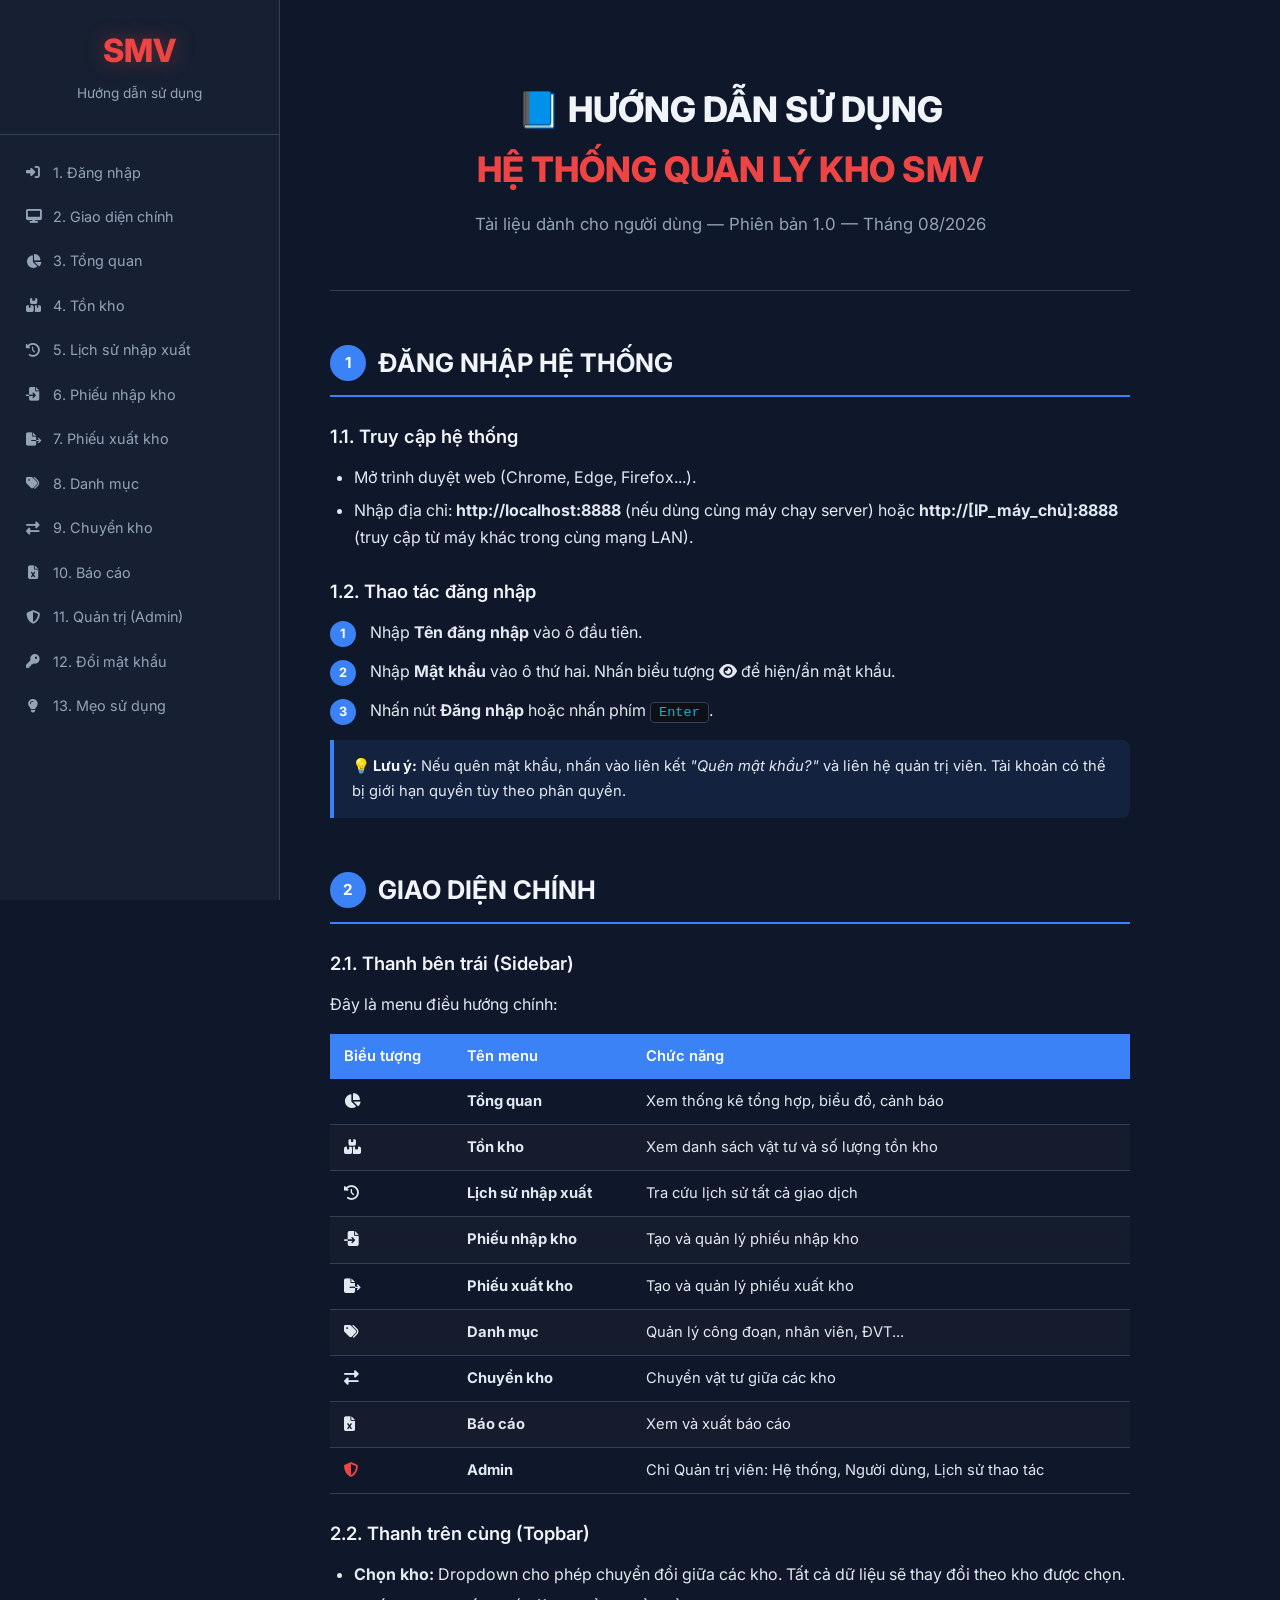
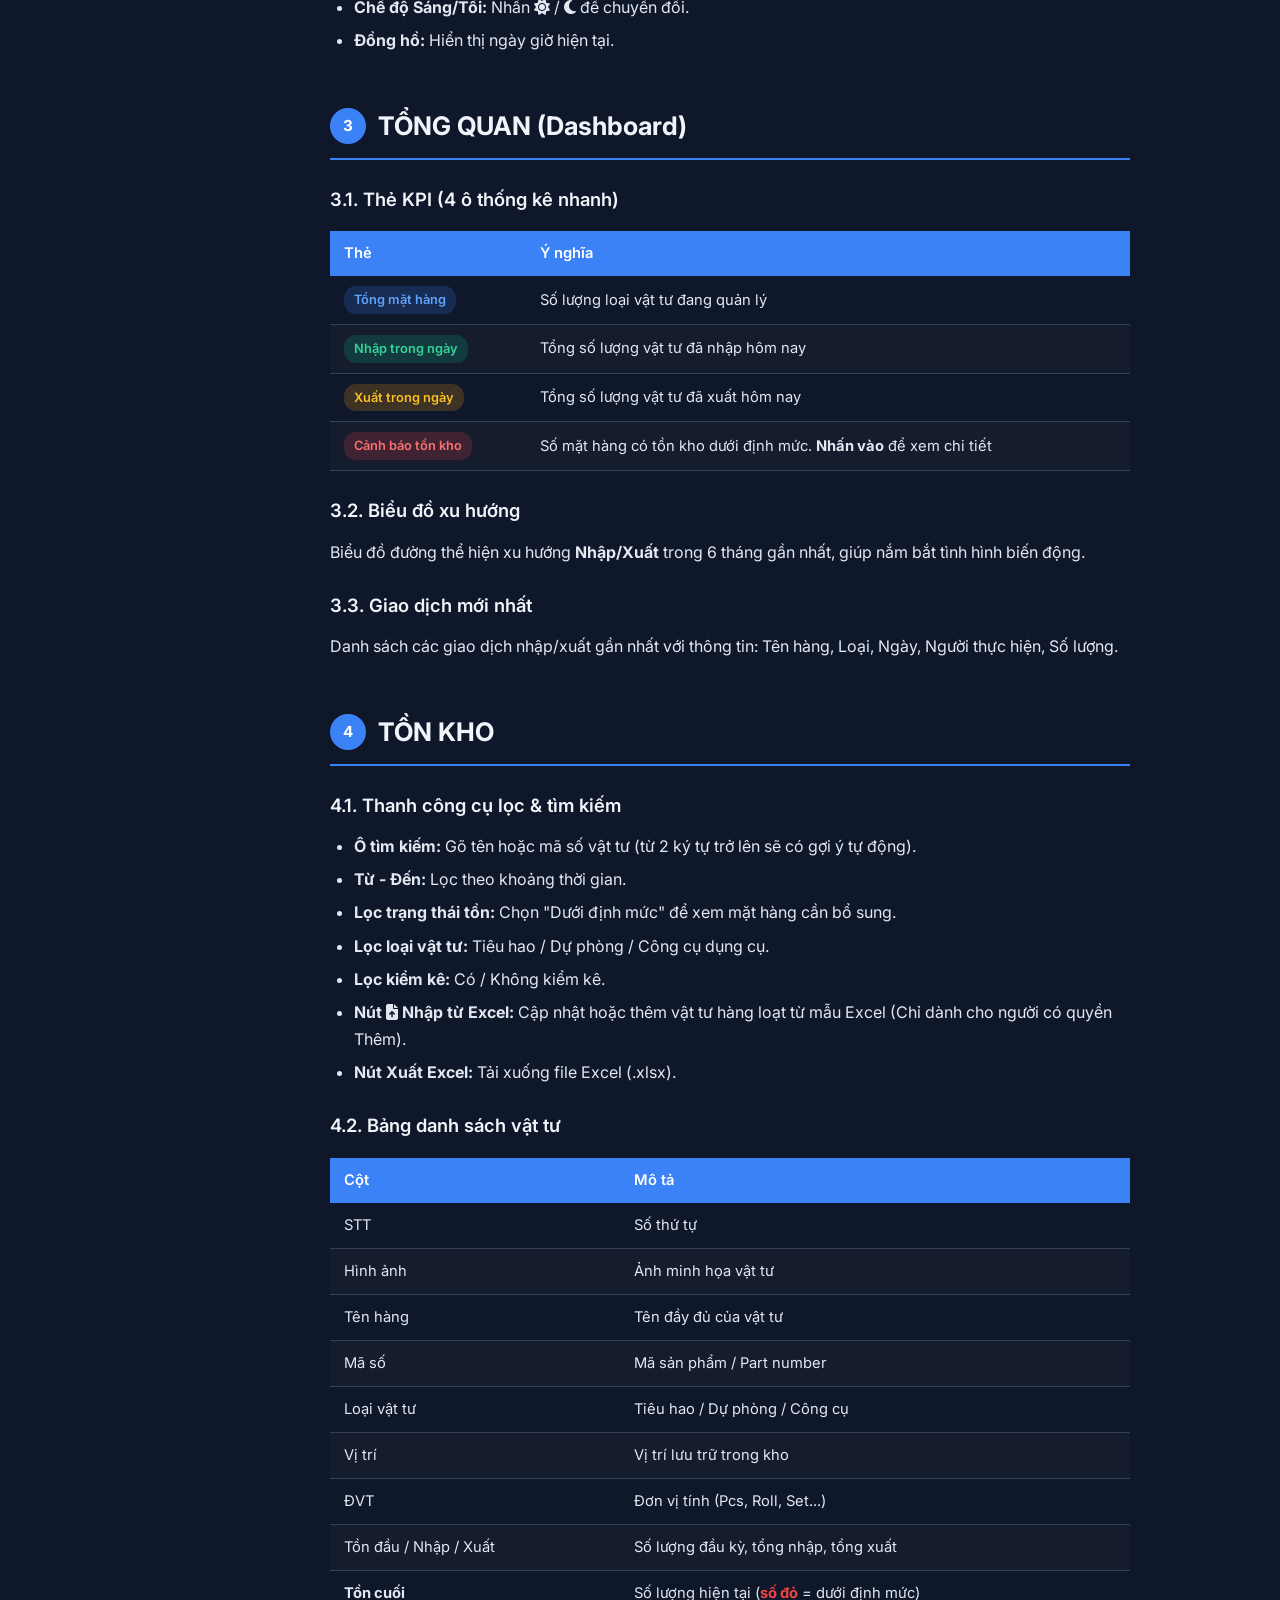
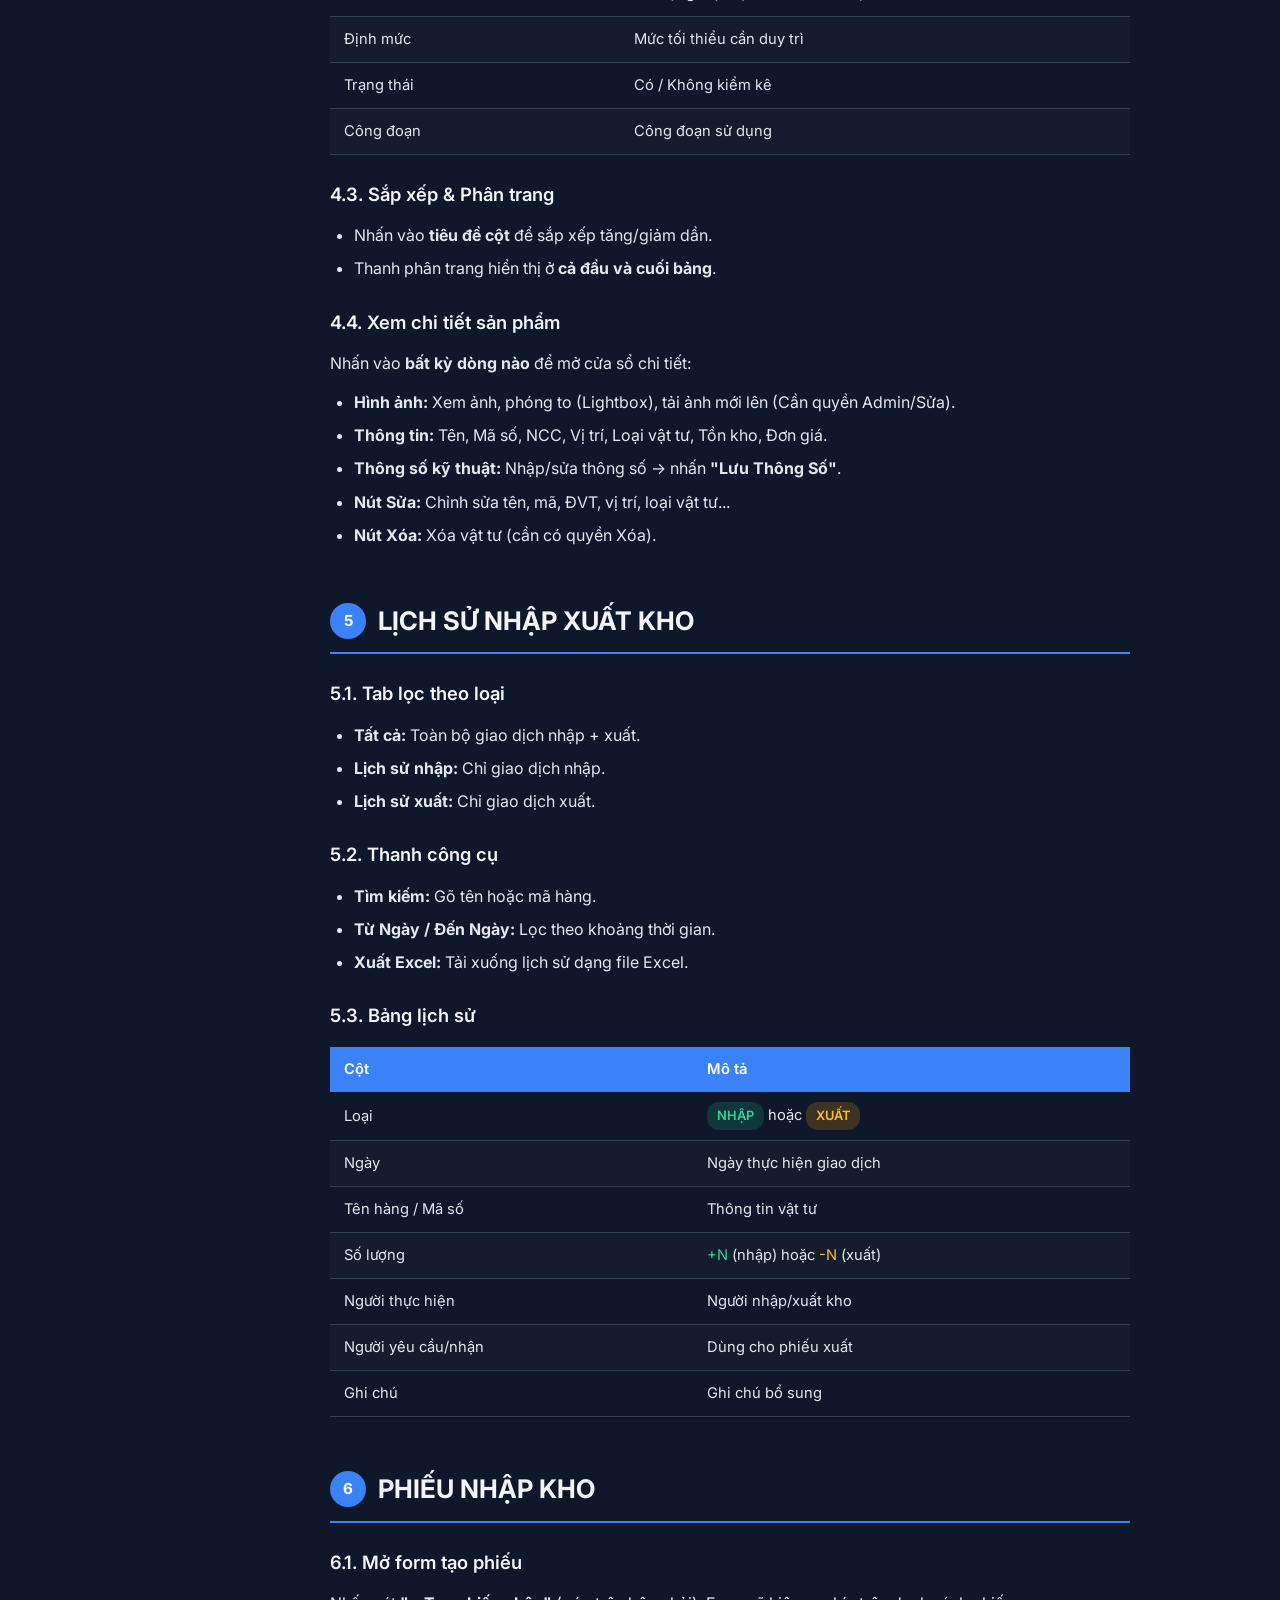
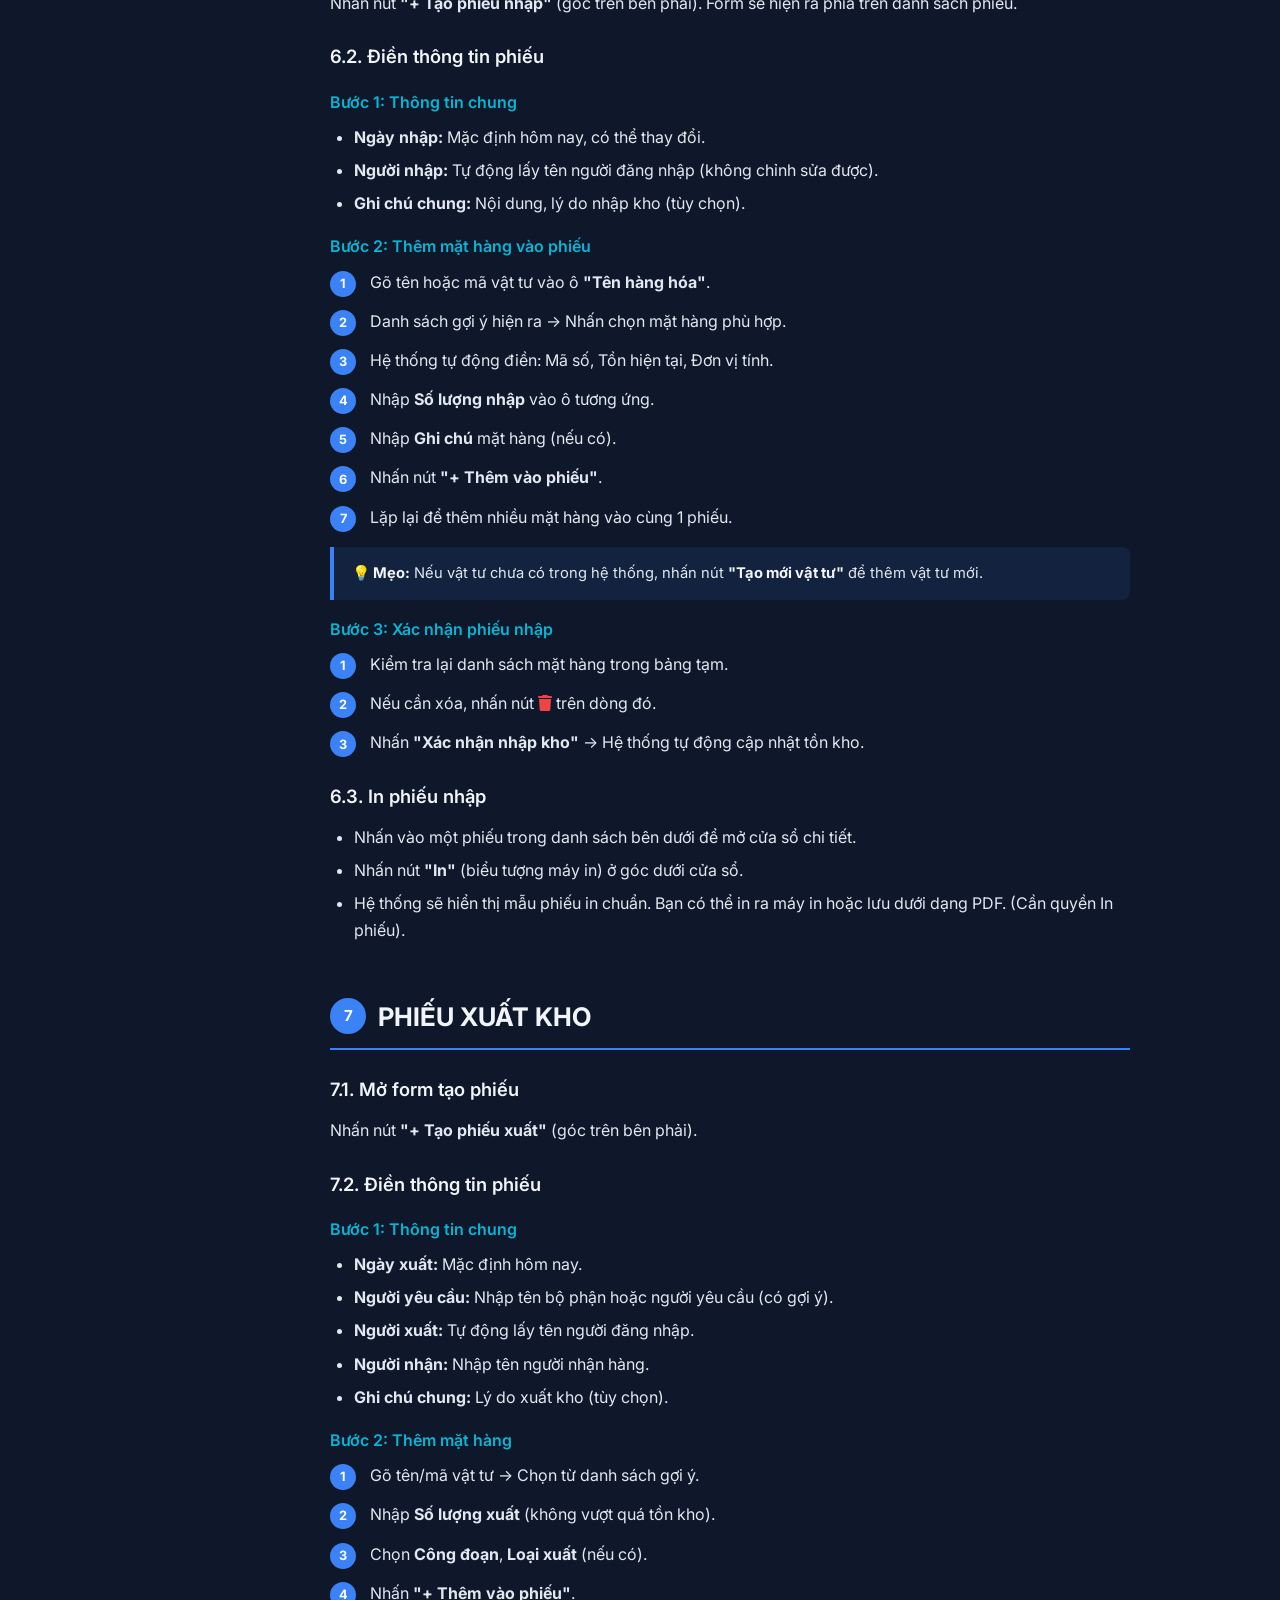
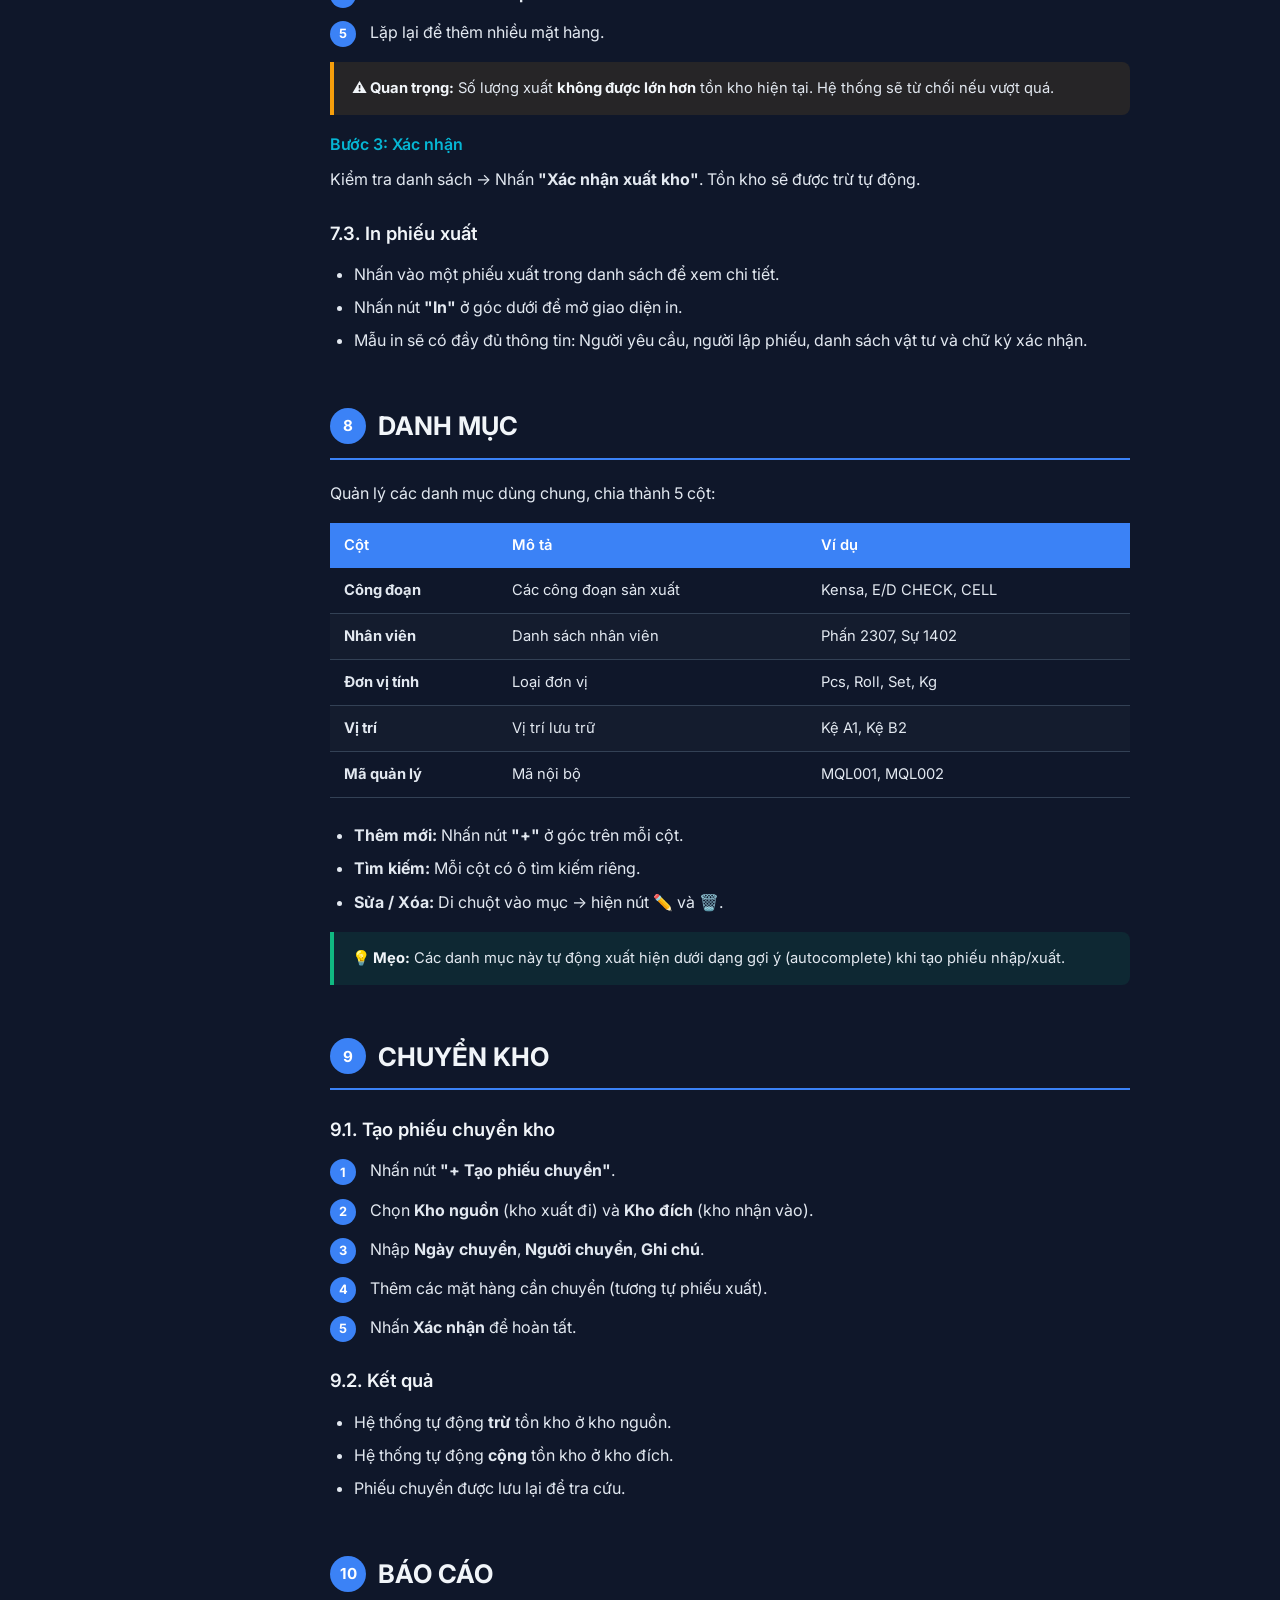
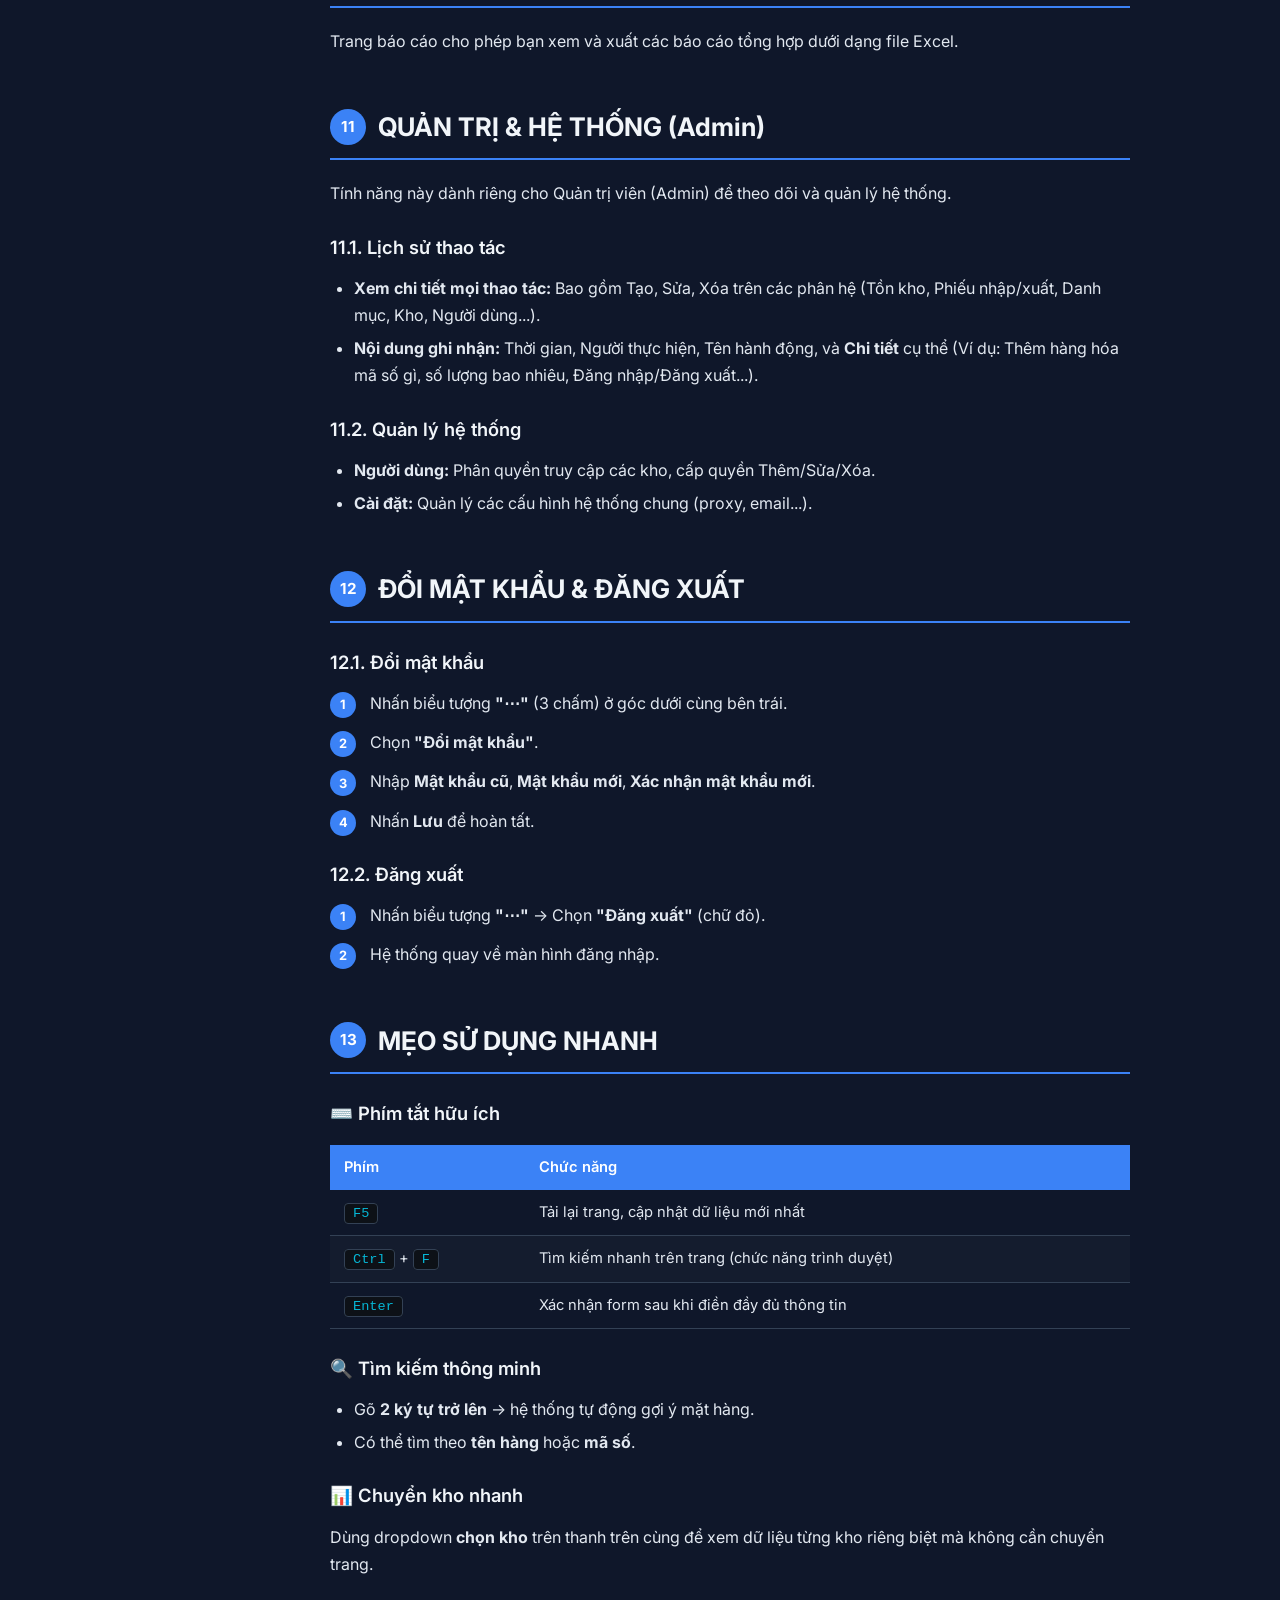
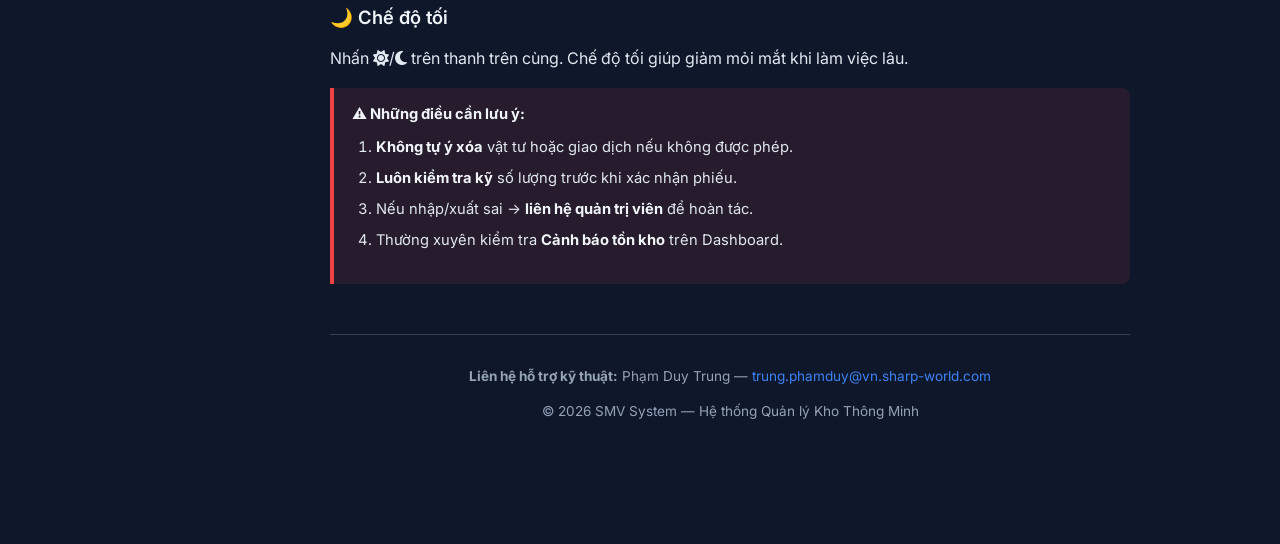
==== commit 14e8d734: "nâng cấp chỉnh sửa phiếu nhập/xuất kho 20260821" ====
--- a/HUONG_DAN_SU_DUNG.html
+++ b/HUONG_DAN_SU_DUNG.html
@@ -4,6 +4,7 @@
     <meta charset="UTF-8">
     <meta name="viewport" content="width=device-width, initial-scale=1.0">
     <title>Hướng dẫn sử dụng - SMV Quản lý Kho</title>
+    <link rel="icon" type="image/svg+xml" href="data:image/svg+xml,%3Csvg xmlns='http://www.w3.org/2000/svg' viewBox='0 0 640 512' fill='%232563eb'%3E%3Cpath d='M504 352H136.4c-4.4 0-8 3.6-8 8l-.1 48c0 4.4 3.6 8 8 8H504c4.4 0 8-3.6 8-8v-48c0-4.4-3.6-8-8-8zm0 96H136.1c-4.4 0-8 3.6-8 8l-.1 48c0 4.4 3.6 8 8 8h368c4.4 0 8-3.6 8-8v-48c0-4.4-3.6-8-8-8zm0-192H136.6c-4.4 0-8 3.6-8 8l-.1 48c0 4.4 3.6 8 8 8H504c4.4 0 8-3.6 8-8v-48c0-4.4-3.6-8-8-8zm106.5-139L338.4 3.7a63.9 63.9 0 0 0 -36.9 0L29.5 117C11.7 124.5 0 141.9 0 161.3V512h96V161.3l224-84 224 84V512h96V161.3c0-19.4-11.7-36.8-29.5-44.3z'/%3E%3C/svg%3E">
     <link href="https://fonts.googleapis.com/css2?family=Inter:wght@300;400;500;600;700;800&display=swap" rel="stylesheet">
     <link href="https://cdnjs.cloudflare.com/ajax/libs/font-awesome/6.5.1/css/all.min.css" rel="stylesheet">
     <style>
@@ -377,8 +378,9 @@
         <a href="#sec8"><i class="fas fa-tags"></i> 8. Danh mục</a>
         <a href="#sec9"><i class="fas fa-exchange-alt"></i> 9. Chuyển kho</a>
         <a href="#sec10"><i class="fas fa-file-excel"></i> 10. Báo cáo</a>
-        <a href="#sec11"><i class="fas fa-key"></i> 11. Đổi mật khẩu</a>
-        <a href="#sec12"><i class="fas fa-lightbulb"></i> 12. Mẹo sử dụng</a>
+        <a href="#sec11"><i class="fas fa-shield-alt"></i> 11. Quản trị (Admin)</a>
+        <a href="#sec12"><i class="fas fa-key"></i> 12. Đổi mật khẩu</a>
+        <a href="#sec13"><i class="fas fa-lightbulb"></i> 13. Mẹo sử dụng</a>
     </nav>
 </aside>
 
@@ -429,6 +431,7 @@
                 <tr><td><i class="fas fa-tags"></i></td><td><strong>Danh mục</strong></td><td>Quản lý công đoạn, nhân viên, ĐVT...</td></tr>
                 <tr><td><i class="fas fa-exchange-alt"></i></td><td><strong>Chuyển kho</strong></td><td>Chuyển vật tư giữa các kho</td></tr>
                 <tr><td><i class="fas fa-file-excel"></i></td><td><strong>Báo cáo</strong></td><td>Xem và xuất báo cáo</td></tr>
+                <tr><td><i class="fas fa-shield-alt" style="color:var(--accent);"></i></td><td><strong>Admin</strong></td><td>Chỉ Quản trị viên: Hệ thống, Người dùng, Lịch sử thao tác</td></tr>
             </tbody>
         </table>
 
@@ -473,7 +476,7 @@
             <li><strong>Lọc trạng thái tồn:</strong> Chọn "Dưới định mức" để xem mặt hàng cần bổ sung.</li>
             <li><strong>Lọc loại vật tư:</strong> Tiêu hao / Dự phòng / Công cụ dụng cụ.</li>
             <li><strong>Lọc kiểm kê:</strong> Có / Không kiểm kê.</li>
-            <li><strong>Nút <i class="fas fa-sync-alt"></i>:</strong> Làm mới, xóa tất cả bộ lọc.</li>
+            <li><strong>Nút <i class="fas fa-file-upload"></i> Nhập từ Excel:</strong> Cập nhật hoặc thêm vật tư hàng loạt từ mẫu Excel (Chỉ dành cho người có quyền Thêm).</li>
             <li><strong>Nút Xuất Excel:</strong> Tải xuống file Excel (.xlsx).</li>
         </ul>
 
@@ -505,11 +508,11 @@
         <h3>4.4. Xem chi tiết sản phẩm</h3>
         <p>Nhấn vào <strong>bất kỳ dòng nào</strong> để mở cửa sổ chi tiết:</p>
         <ul>
-            <li><strong>Hình ảnh:</strong> Xem ảnh, phóng to (Lightbox), tải ảnh mới lên.</li>
+            <li><strong>Hình ảnh:</strong> Xem ảnh, phóng to (Lightbox), tải ảnh mới lên (Cần quyền Admin/Sửa).</li>
             <li><strong>Thông tin:</strong> Tên, Mã số, NCC, Vị trí, Loại vật tư, Tồn kho, Đơn giá.</li>
             <li><strong>Thông số kỹ thuật:</strong> Nhập/sửa thông số → nhấn <strong>"Lưu Thông Số"</strong>.</li>
             <li><strong>Nút Sửa:</strong> Chỉnh sửa tên, mã, ĐVT, vị trí, loại vật tư...</li>
-            <li><strong>Nút Xóa:</strong> Xóa vật tư (cần có quyền).</li>
+            <li><strong>Nút Xóa:</strong> Xóa vật tư (cần có quyền Xóa).</li>
         </ul>
     </div>
 
@@ -583,6 +586,13 @@
             <li>Nếu cần xóa, nhấn nút <i class="fas fa-trash" style="color:#ef4444;"></i> trên dòng đó.</li>
             <li>Nhấn <strong>"Xác nhận nhập kho"</strong> → Hệ thống tự động cập nhật tồn kho.</li>
         </ol>
+
+        <h3>6.3. In phiếu nhập</h3>
+        <ul>
+            <li>Nhấn vào một phiếu trong danh sách bên dưới để mở cửa sổ chi tiết.</li>
+            <li>Nhấn nút <strong>"In"</strong> (biểu tượng máy in) ở góc dưới cửa sổ.</li>
+            <li>Hệ thống sẽ hiển thị mẫu phiếu in chuẩn. Bạn có thể in ra máy in hoặc lưu dưới dạng PDF. (Cần quyền In phiếu).</li>
+        </ul>
     </div>
 
     <!-- SECTION 7 -->
@@ -618,6 +628,13 @@
 
         <h4>Bước 3: Xác nhận</h4>
         <p>Kiểm tra danh sách → Nhấn <strong>"Xác nhận xuất kho"</strong>. Tồn kho sẽ được trừ tự động.</p>
+
+        <h3>7.3. In phiếu xuất</h3>
+        <ul>
+            <li>Nhấn vào một phiếu xuất trong danh sách để xem chi tiết.</li>
+            <li>Nhấn nút <strong>"In"</strong> ở góc dưới để mở giao diện in.</li>
+            <li>Mẫu in sẽ có đầy đủ thông tin: Người yêu cầu, người lập phiếu, danh sách vật tư và chữ ký xác nhận.</li>
+        </ul>
     </div>
 
     <!-- SECTION 8 -->
@@ -674,9 +691,27 @@
 
     <!-- SECTION 11 -->
     <div class="section" id="sec11">
-        <h2><span class="num">11</span> ĐỔI MẬT KHẨU & ĐĂNG XUẤT</h2>
-
-        <h3>11.1. Đổi mật khẩu</h3>
+        <h2><span class="num">11</span> QUẢN TRỊ & HỆ THỐNG (Admin)</h2>
+        <p>Tính năng này dành riêng cho Quản trị viên (Admin) để theo dõi và quản lý hệ thống.</p>
+        
+        <h3>11.1. Lịch sử thao tác</h3>
+        <ul>
+            <li><strong>Xem chi tiết mọi thao tác:</strong> Bao gồm Tạo, Sửa, Xóa trên các phân hệ (Tồn kho, Phiếu nhập/xuất, Danh mục, Kho, Người dùng...).</li>
+            <li><strong>Nội dung ghi nhận:</strong> Thời gian, Người thực hiện, Tên hành động, và <strong>Chi tiết</strong> cụ thể (Ví dụ: Thêm hàng hóa mã số gì, số lượng bao nhiêu, Đăng nhập/Đăng xuất...).</li>
+        </ul>
+
+        <h3>11.2. Quản lý hệ thống</h3>
+        <ul>
+            <li><strong>Người dùng:</strong> Phân quyền truy cập các kho, cấp quyền Thêm/Sửa/Xóa.</li>
+            <li><strong>Cài đặt:</strong> Quản lý các cấu hình hệ thống chung (proxy, email...).</li>
+        </ul>
+    </div>
+
+    <!-- SECTION 12 -->
+    <div class="section" id="sec12">
+        <h2><span class="num">12</span> ĐỔI MẬT KHẨU & ĐĂNG XUẤT</h2>
+
+        <h3>12.1. Đổi mật khẩu</h3>
         <ol class="steps">
             <li>Nhấn biểu tượng <strong>"⋯"</strong> (3 chấm) ở góc dưới cùng bên trái.</li>
             <li>Chọn <strong>"Đổi mật khẩu"</strong>.</li>
@@ -684,16 +719,16 @@
             <li>Nhấn <strong>Lưu</strong> để hoàn tất.</li>
         </ol>
 
-        <h3>11.2. Đăng xuất</h3>
+        <h3>12.2. Đăng xuất</h3>
         <ol class="steps">
             <li>Nhấn biểu tượng <strong>"⋯"</strong> → Chọn <strong>"Đăng xuất"</strong> (chữ đỏ).</li>
             <li>Hệ thống quay về màn hình đăng nhập.</li>
         </ol>
     </div>
 
-    <!-- SECTION 12 -->
-    <div class="section" id="sec12">
-        <h2><span class="num">12</span> MẸO SỬ DỤNG NHANH</h2>
+    <!-- SECTION 13 -->
+    <div class="section" id="sec13">
+        <h2><span class="num">13</span> MẸO SỬ DỤNG NHANH</h2>
 
         <h3>⌨️ Phím tắt hữu ích</h3>
         <table>
